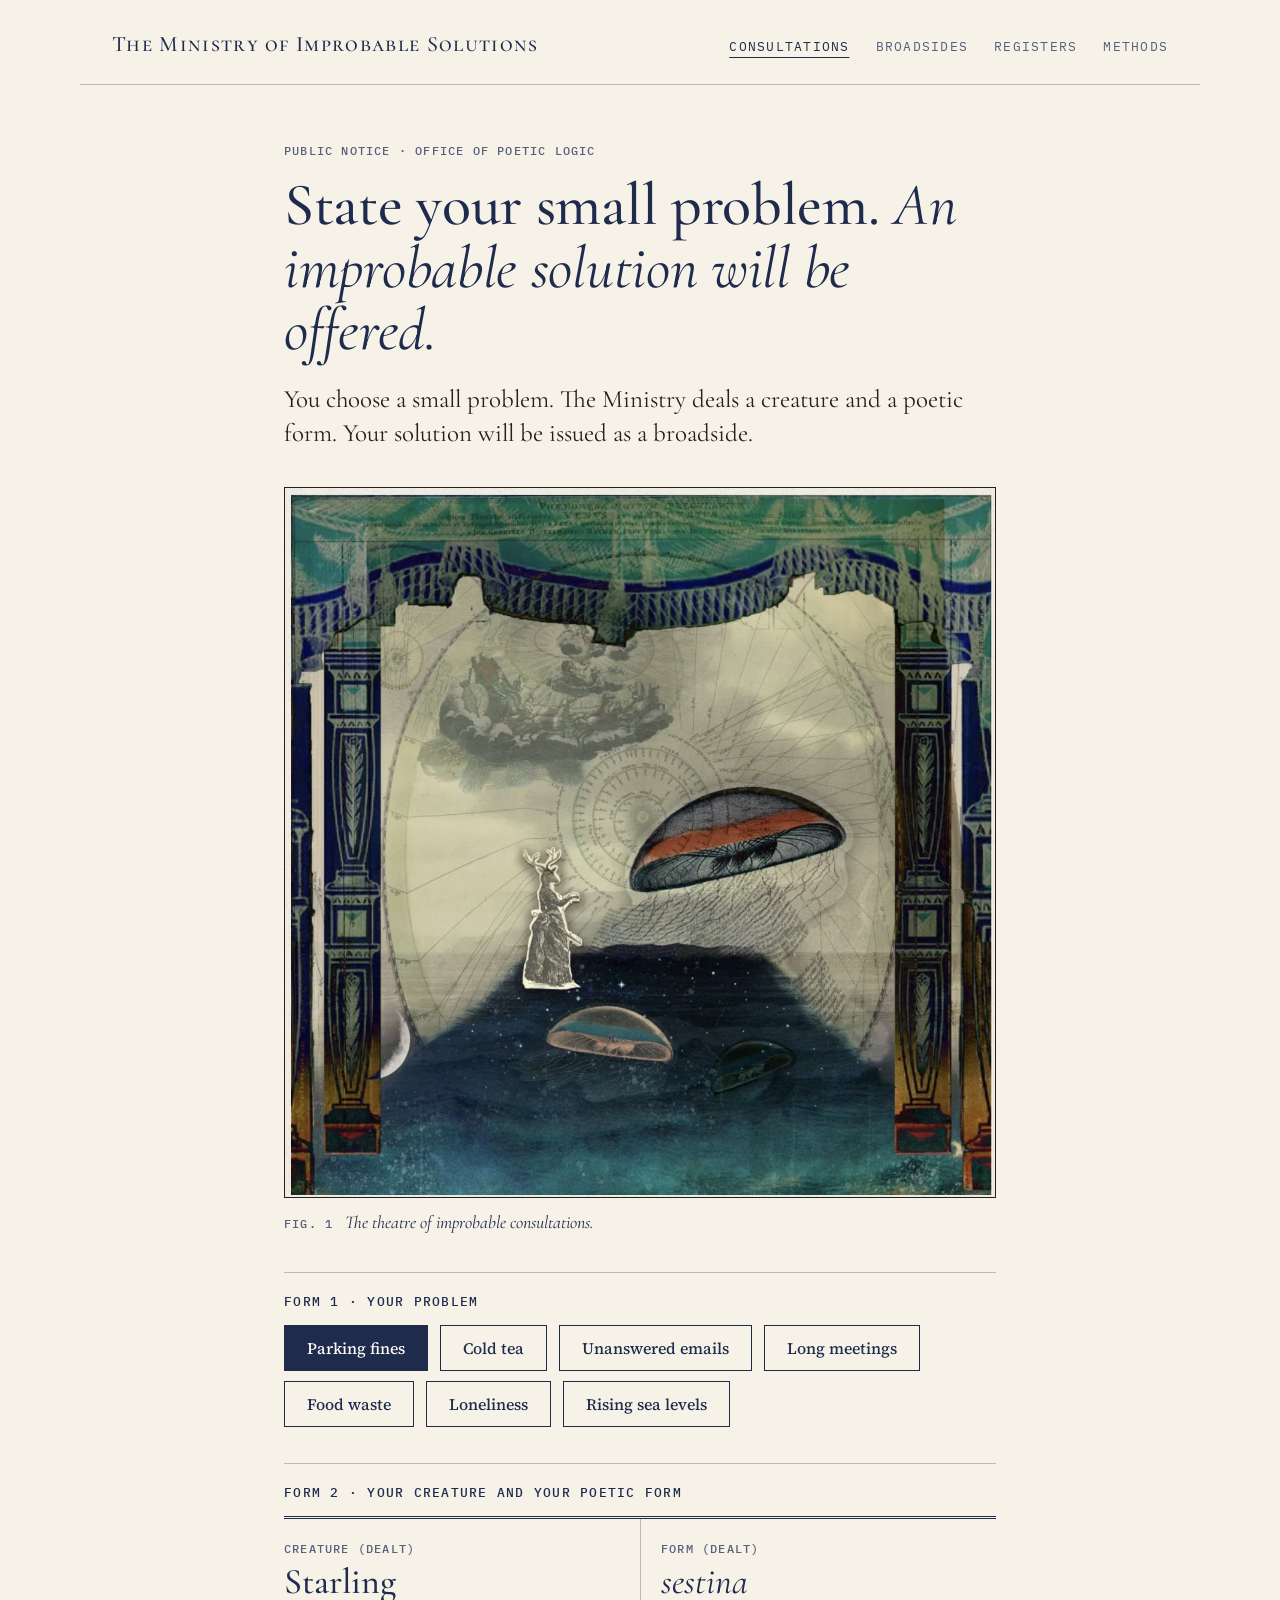
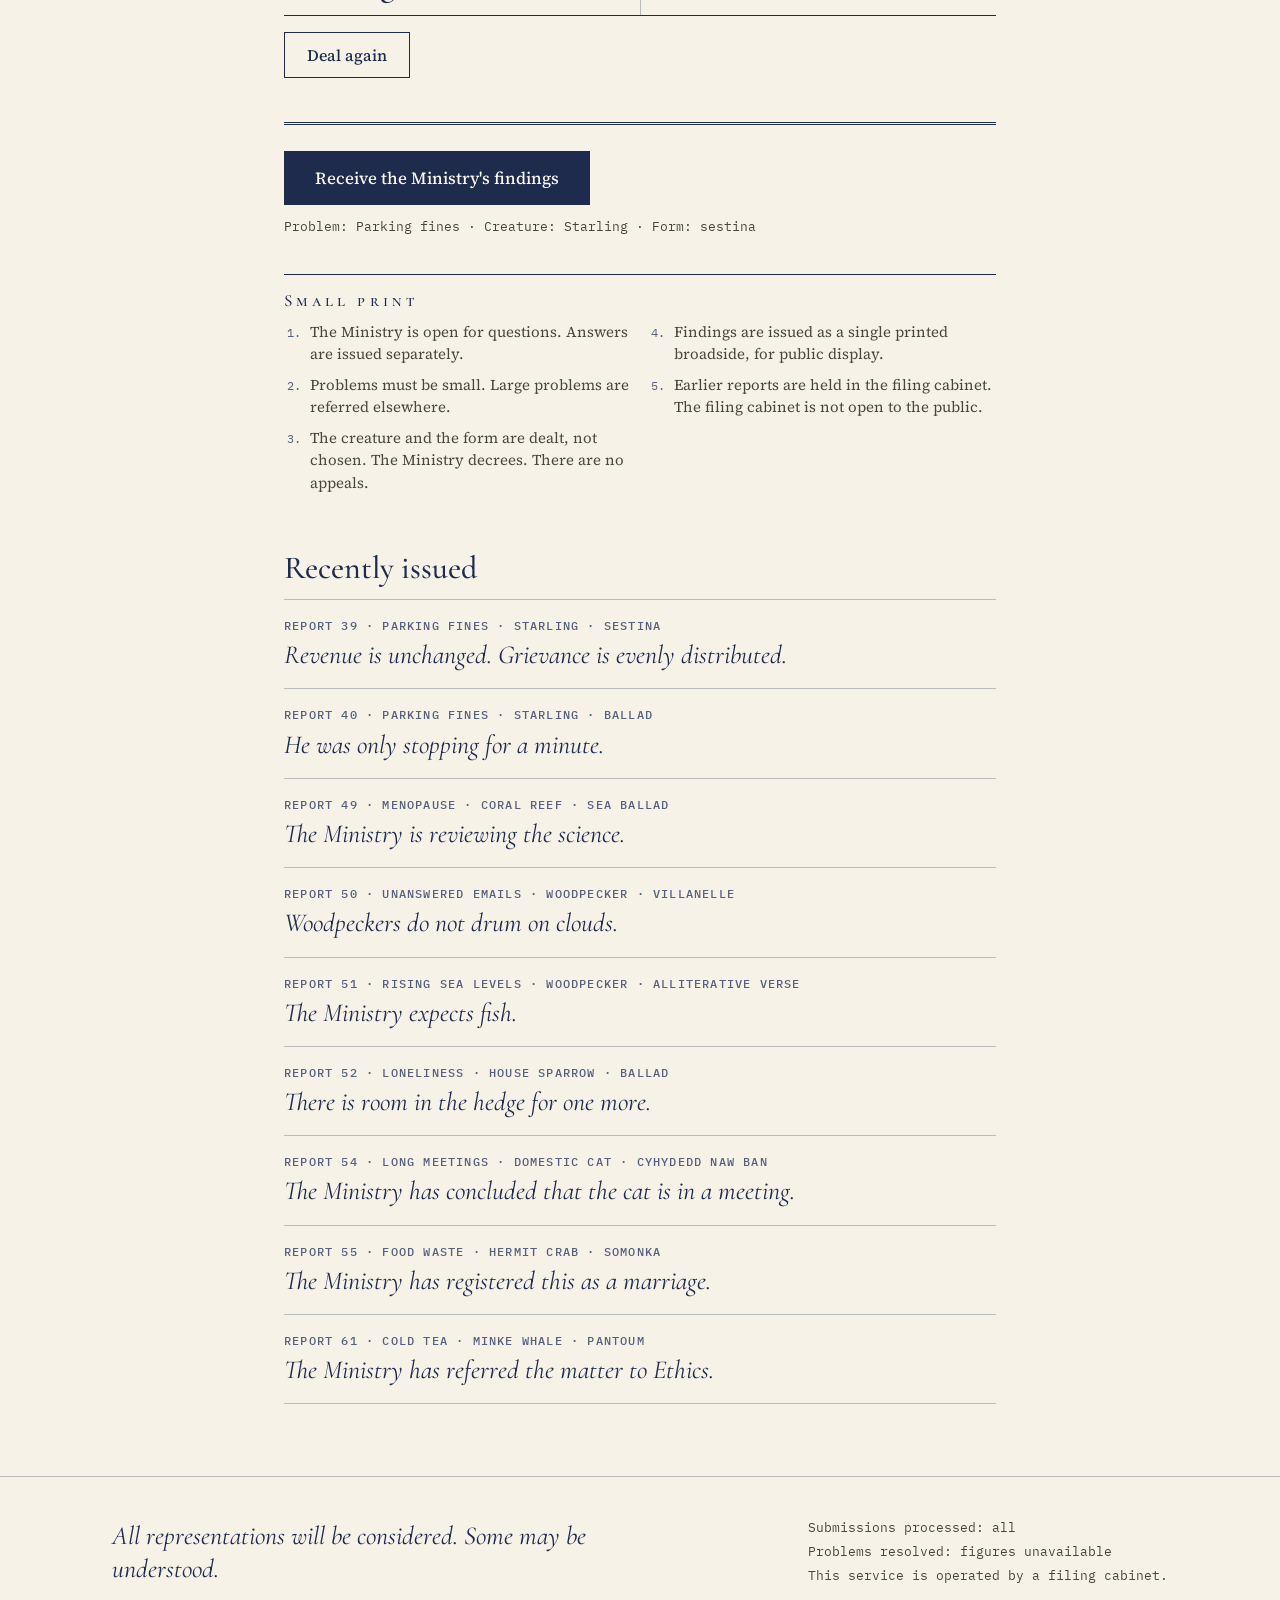
==== index.html @ cbd6d76c "Add files via upload" ====
<!doctype html>
<html lang="en">
<head>
<meta charset="utf-8">
<meta name="viewport" content="width=device-width, initial-scale=1">
<title>The Ministry of Improbable Solutions to Small Problems</title>
<meta name="description" content="State your small problem. A creature and a poetic form will be dealt. An improbable solution will be issued as a broadside.">
<link rel="preconnect" href="https://fonts.googleapis.com">
<link rel="preconnect" href="https://fonts.gstatic.com" crossorigin>
<link href="https://fonts.googleapis.com/css2?family=Cormorant+Garamond:ital,wght@0,400;0,500;0,600;1,400;1,500&family=Cormorant+SC:wght@500&family=Source+Serif+4:ital,opsz,wght@0,8..60,400;0,8..60,600;1,8..60,400&family=IBM+Plex+Mono:wght@400;500&display=swap" rel="stylesheet">
<link rel="stylesheet" href="styles.css">
</head>
<body>
<a class="skip-link" href="#main">Skip to the consultation</a>

<header class="site-header">
  <a class="site-name" href="index.html">The Ministry of Improbable Solutions</a>
  <nav class="site-nav" aria-label="Main">
    <a href="index.html" aria-current="page">Consultations</a>
    <a href="broadside.html">Broadsides</a>
    <a href="broadside.html#register">Registers</a>
    <a href="methods.html">Methods</a>
  </nav>
</header>

<main id="main" class="consult">

  <p class="label kicker">Public notice · Office of Poetic Logic</p>
  <h1 class="folio-title">State your small problem. <em>An improbable solution will be offered.</em></h1>
  <p class="standfirst">You choose a small problem. The Ministry deals a creature and a poetic form. Your solution will be issued as a broadside.</p>

  <figure class="plate consult-plate">
    <img src="images/theatre.jpg" width="1156" height="1154" alt="Collaged paper theatre: blue and green proscenium columns frame an astronomical chart, a deer-headed figure in a Victorian dress, and jellyfish drifting over a dark sea.">
    <figcaption><span class="label">Fig. 1</span> The theatre of improbable consultations.</figcaption>
  </figure>

  <div class="step">
    <h2 class="step-heading">Form 1 · Your problem</h2>
    <div class="row" id="problems">
      <button type="button" class="choice" aria-pressed="true">Parking fines</button>
      <button type="button" class="choice" aria-pressed="false">Cold tea</button>
      <button type="button" class="choice" aria-pressed="false">Unanswered emails</button>
      <button type="button" class="choice" aria-pressed="false">Long meetings</button>
      <button type="button" class="choice" aria-pressed="false">Food waste</button>
      <button type="button" class="choice" aria-pressed="false">Loneliness</button>
      <button type="button" class="choice" aria-pressed="false">Rising sea levels</button>
    </div>
  </div>

  <div class="step">
    <h2 class="step-heading">Form 2 · Your creature and your poetic form</h2>
    <div class="dealt" aria-live="polite">
      <div><span class="label">Creature (dealt)</span><span class="value" data-creature>Starling</span></div>
      <div><span class="label">Form (dealt)</span><span class="value form" data-form>sestina</span></div>
    </div>
    <button type="button" class="btn btn-outline" id="deal">Deal again</button>
    <p class="status deal-status" id="deal-status" role="status" hidden></p>
  </div>

  <div class="issue">
    <a class="cta" id="findings" href="broadside.html">Receive the Ministry's findings</a>
    <p class="summary">Problem: <span data-problem>Parking fines</span> · Creature: <span data-creature>Starling</span> · Form: <span data-form>sestina</span></p>
  </div>

  <section class="small-print" aria-labelledby="small-print-title">
    <h2 id="small-print-title">Small print</h2>
    <ol>
      <li>The Ministry is open for questions. Answers are issued separately.</li>
      <li>Problems must be small. Large problems are referred elsewhere.</li>
      <li>The creature and the form are dealt, not chosen. The Ministry decrees. There are no appeals.</li>
      <li>Findings are issued as a single printed broadside, for public display.</li>
      <li>Earlier reports are held in the filing cabinet. The filing cabinet is not open to the public.</li>
    </ol>
  </section>

  <section class="recent" aria-labelledby="issued-title">
    <h2 id="issued-title">Recently issued</h2>
    <ul class="issued-list">
      <li><a class="issued" href="broadside.html">
        <span class="label">Report 39 · Parking fines · Starling · Sestina</span>
        <span class="line">Revenue is unchanged. Grievance is evenly distributed.</span>
      </a></li>
      <li><a class="issued" href="report-40.html">
        <span class="label">Report 40 · Parking fines · Starling · Ballad</span>
        <span class="line">He was only stopping for a minute.</span>
      </a></li>
      <li><a class="issued" href="broadside.html">
        <span class="label">Report 49 · Menopause · Coral reef · Sea ballad</span>
        <span class="line">The Ministry is reviewing the science.</span>
      </a></li>
      <li><a class="issued" href="report-50.html">
        <span class="label">Report 50 · Unanswered emails · Woodpecker · Villanelle</span>
        <span class="line">Woodpeckers do not drum on clouds.</span>
      </a></li>
      <li><a class="issued" href="report-51.html">
        <span class="label">Report 51 · Rising sea levels · Woodpecker · Alliterative verse</span>
        <span class="line">The Ministry expects fish.</span>
      </a></li>
      <li><a class="issued" href="report-52.html">
        <span class="label">Report 52 · Loneliness · House sparrow · Ballad</span>
        <span class="line">There is room in the hedge for one more.</span>
      </a></li>
      <li><a class="issued" href="report-54.html">
        <span class="label">Report 54 · Long meetings · Domestic cat · Cyhydedd naw ban</span>
        <span class="line">The Ministry has concluded that the cat is in a meeting.</span>
      </a></li>
      <li><a class="issued" href="report-55.html">
        <span class="label">Report 55 · Food waste · Hermit crab · Somonka</span>
        <span class="line">The Ministry has registered this as a marriage.</span>
      </a></li>
      <li><a class="issued" href="report-61.html">
        <span class="label">Report 61 · Cold tea · Minke whale · Pantoum</span>
        <span class="line">The Ministry has referred the matter to Ethics.</span>
      </a></li>
    </ul>
  </section>
</main>

<footer class="site-footer">
  <div class="site-footer-inner">
    <p class="motto">All representations will be considered. Some may be understood.</p>
    <div class="footer-status">
      <span>Submissions processed: all</span>
      <span>Problems resolved: figures unavailable</span>
      <span>This service is operated by a filing cabinet.</span>
    </div>
  </div>
</footer>

<script src="script.js"></script>
</body>
</html>
---- styles.css ----
/* The Ministry of Improbable Solutions to Small Problems — shared styles
   Palette sampled from the collages: one paper, one ink, one indigo, one red.
   Red is reserved for the Ministry's decrees. */

:root {
  --paper: #f6f2e7;        /* the ground of "A Machine to Create Light" */
  --paper-sheet: #fbf9f3;  /* freshly printed broadside */
  --paper-deep: #ece6d6;   /* registers and panels */
  --ink: #23211d;
  --ink-soft: #4a463e;
  --indigo: #1f2b4d;       /* shared by the butterfly, the octahedra and the theatre */
  --indigo-soft: #56607d;
  --rule: rgba(31, 43, 77, 0.28);
  --red: #9b3a22;          /* decrees only */

  --display: 'Cormorant Garamond', 'Cormorant', Garamond, Georgia, serif;
  --display-sc: 'Cormorant SC', 'Cormorant Garamond', Georgia, serif;
  --text: 'Source Serif 4', 'Source Serif Pro', Georgia, serif;
  --mono: 'IBM Plex Mono', ui-monospace, Menlo, monospace;

  --measure: 38rem;        /* about 65 characters of body text */
}

* { box-sizing: border-box; }

html { -webkit-text-size-adjust: 100%; }

body {
  margin: 0;
  background: var(--paper);
  color: var(--ink);
  font-family: var(--text);
  font-size: 19px;
  line-height: 1.6;
  font-optical-sizing: auto;
  text-rendering: optimizeLegibility;
}

img { display: block; max-width: 100%; height: auto; }

a { color: var(--indigo); text-decoration-thickness: 1px; text-underline-offset: 0.18em; }
a:hover { color: var(--red); }

button:focus-visible,
a:focus-visible,
input:focus-visible,
textarea:focus-visible {
  outline: 2px solid var(--red);
  outline-offset: 3px;
}

[hidden] { display: none !important; }

.skip-link { position: absolute; left: -9999px; }
.skip-link:focus {
  left: 12px; top: 12px; z-index: 10;
  padding: 10px 14px;
  background: var(--indigo); color: var(--paper);
}

/* Shared small type */

.label,
.mono-note {
  font-family: var(--mono);
  font-size: 12px;
  font-weight: 500;
  letter-spacing: 0.1em;
  text-transform: uppercase;
  color: var(--indigo-soft);
}

/* Header and footer */

.site-header {
  max-width: 1120px;
  margin: 0 auto;
  padding: 26px 32px 18px;
  display: flex;
  flex-wrap: wrap;
  gap: 10px 36px;
  align-items: baseline;
  justify-content: space-between;
  border-bottom: 1px solid var(--rule);
}
.site-name {
  font-family: var(--display-sc);
  font-weight: 500;
  font-size: 22px;
  letter-spacing: 0.06em;
  color: var(--indigo);
  text-decoration: none;
}
.site-name:hover { color: var(--indigo); }
.site-nav {
  display: flex;
  flex-wrap: wrap;
  gap: 2px 26px;
  font-family: var(--mono);
  font-size: 12.5px;
  letter-spacing: 0.1em;
  text-transform: uppercase;
}
.site-nav a { padding: 10px 0; text-decoration: none; color: var(--indigo-soft); }
.site-nav a:hover { color: var(--indigo); }
.site-nav a[aria-current="page"] {
  color: var(--indigo);
  text-decoration: underline;
  text-underline-offset: 0.5em;
}

.site-footer { border-top: 1px solid var(--rule); margin-top: 32px; }
.site-footer-inner {
  max-width: 1120px;
  margin: 0 auto;
  padding: 40px 32px 56px;
  display: flex;
  flex-wrap: wrap;
  gap: 24px 64px;
  justify-content: space-between;
  align-items: flex-end;
}
.motto {
  margin: 0;
  font-family: var(--display);
  font-style: italic;
  font-size: 26px;
  line-height: 1.25;
  color: var(--indigo);
  max-width: 19em;
}
.footer-status {
  display: flex;
  flex-direction: column;
  gap: 4px;
  font-family: var(--mono);
  font-size: 12.5px;
  color: var(--ink-soft);
}

/* Page titles (consultation and Methods) */



.kicker { margin: 0 0 14px; }
.folio-title {
  margin: 0;
  font-family: var(--display);
  font-weight: 500;
  font-size: clamp(38px, 5.4vw, 60px);
  line-height: 1.04;
  letter-spacing: -0.005em;
  color: var(--indigo);
}
.folio-title em { font-weight: 400; }
.main .standfirst,
.consult .standfirst {
  margin: 22px 0 0;
  font-family: var(--display);
  font-size: 25px;
  line-height: 1.35;
  color: var(--ink);
}



figure.plate { margin: 0; }
figure.plate img { border: 1px solid var(--ink); }

/* Consultation forms */

.step {
  border-top: 1px solid var(--rule);
  padding-top: 18px;
}
.main .step-heading {
  margin: 0 0 14px;
  font-family: var(--mono);
  font-weight: 500;
  font-size: 12.5px;
  letter-spacing: 0.1em;
  text-transform: uppercase;
  color: var(--indigo);
}
.row {
  display: flex;
  flex-wrap: wrap;
  gap: 10px 12px;
  align-items: center;
}

.btn,
.choice,
.cta {
  min-height: 46px;
  padding: 0 22px;
  border-radius: 0;
  border: 1px solid var(--indigo);
  font: 500 16px/1 var(--text);
  cursor: pointer;
}
.btn { background: var(--indigo); color: var(--paper-sheet); }
.btn:hover { background: var(--ink); border-color: var(--ink); }
.btn-outline { background: transparent; color: var(--indigo); }
.btn-outline:hover { background: var(--paper-deep); color: var(--indigo); border-color: var(--indigo); }
.choice { background: transparent; color: var(--indigo); }
.choice:hover { background: var(--paper-deep); }
.choice[aria-pressed="true"] { background: var(--indigo); color: var(--paper-sheet); }

.dealt {
  display: grid;
  grid-template-columns: 1fr 1fr;
  border-top: 3px double var(--indigo);
  border-bottom: 1px solid var(--indigo);
  margin-bottom: 16px;
}
.dealt > div { padding: 12px 0 14px; }
.dealt > div + div { border-left: 1px solid var(--rule); padding-left: 20px; }
.dealt .value {
  display: block;
  font-family: var(--display);
  font-weight: 500;
  font-size: 36px;
  line-height: 1.1;
  color: var(--indigo);
}
.dealt .value.form { font-style: italic; font-weight: 400; }

.issue {
  margin-top: 8px;
  padding: 26px 0 0;
  border-top: 3px double var(--indigo);
}
.cta {
  display: inline-flex;
  align-items: center;
  min-height: 54px;
  padding: 0 30px;
  font-size: 17px;
  background: var(--indigo);
  color: var(--paper-sheet);
  text-decoration: none;
}
.cta:hover { background: var(--ink); color: var(--paper-sheet); }
.summary { margin: 12px 0 0 !important; font-family: var(--mono); font-size: 13px; color: var(--ink-soft); }

/* Recently issued */

.issued-list { list-style: none; margin: 0; padding: 0; }
.issued-list li { border-top: 1px solid var(--rule); }
.issued-list li:last-child { border-bottom: 1px solid var(--rule); }
.issued {
  display: block;
  padding: 16px 0 18px;
  text-decoration: none;
  color: var(--ink);
}
.issued .label { display: block; }
.issued .line {
  display: block;
  margin-top: 4px;
  font-family: var(--display);
  font-style: italic;
  font-size: 26px;
  line-height: 1.2;
  color: var(--indigo);
}
.issued:hover .line { color: var(--red); }

/* Methods: numbered procedure */

.procedure { counter-reset: step; list-style: none; margin: 0; padding: 0; }
.procedure > li {
  counter-increment: step;
  position: relative;
  padding: 0 0 0 52px;
  margin: 0 0 22px;
}
.procedure > li::before {
  content: counter(step, upper-roman) ".";
  position: absolute;
  left: 0;
  top: -2px;
  font-family: var(--display);
  font-weight: 500;
  font-size: 24px;
  color: var(--red);
}
.procedure strong { font-weight: 600; color: var(--indigo); }

.principle {
  margin: 0 0 1em;
  padding: 18px 0;
  border-top: 1px solid var(--indigo);
  border-bottom: 1px solid var(--indigo);
  font-family: var(--display);
  font-style: italic;
  font-size: 30px;
  line-height: 1.25;
  color: var(--indigo);
}

/* The dark plate: one per page at most */
.plate-dark img { border: 0; width: 100%; max-width: min(100%, 460px); margin: 0 auto; }
.plate-dark figcaption { text-align: center; }

/* =========================================================
   The broadside: a single printed sheet, no marginalia.
   ========================================================= */

.page {
  padding: 48px 20px 40px;
  display: flex;
  flex-direction: column;
  gap: 48px;
  align-items: center;
}

.sheet {
  width: 100%;
  max-width: 760px;
  background: var(--paper-sheet);
  border: 1px solid rgba(31, 43, 77, 0.18);
  box-shadow: 0 1px 0 rgba(31, 43, 77, 0.06), 0 22px 48px -28px rgba(31, 43, 77, 0.45);
  padding: clamp(24px, 6vw, 64px);
  display: flex;
  flex-direction: column;
  gap: 28px;
}

.masthead {
  text-align: center;
  border-bottom: 3px double var(--indigo);
  padding-bottom: 20px;
  display: flex;
  flex-direction: column;
  gap: 8px;
}
.masthead-order {
  font-family: var(--display-sc);
  font-weight: 500;
  font-size: 18px;
  letter-spacing: 0.32em;
  color: var(--red);
}
.masthead-name {
  font-family: var(--display);
  font-weight: 500;
  font-size: clamp(30px, 5.2vw, 48px);
  line-height: 1.04;
  color: var(--indigo);
}
.masthead-ref {
  font-family: var(--mono);
  font-size: 12px;
  letter-spacing: 0.1em;
  text-transform: uppercase;
  color: var(--indigo-soft);
}

.sheet-title {
  margin: 0;
  text-align: center;
  font-family: var(--display);
  font-style: italic;
  font-weight: 400;
  font-size: clamp(26px, 3.8vw, 36px);
  line-height: 1.2;
  color: var(--ink);
  text-wrap: balance;
}

.sheet figure.plate figcaption {
  margin-top: 8px;
  font-family: var(--mono);
  font-size: 12px;
  color: var(--ink-soft);
  text-align: center;
}

.particulars {
  margin: 0;
  display: grid;
  grid-template-columns: repeat(3, 1fr);
  border-top: 1px solid var(--indigo);
  border-bottom: 1px solid var(--indigo);
}
.particulars > div { padding: 12px 0; text-align: center; }
.particulars > div + div { border-left: 1px solid var(--rule); }
.particulars dt {
  font-family: var(--mono);
  font-size: 11.5px;
  letter-spacing: 0.1em;
  text-transform: uppercase;
  color: var(--indigo-soft);
}
.particulars dd {
  margin: 2px 0 0;
  font-family: var(--display);
  font-weight: 500;
  font-size: 24px;
  line-height: 1.15;
  color: var(--indigo);
}

.report {
  max-width: 34em;
  margin: 0 auto;
  font-size: 19px;
  line-height: 1.65;
}
.report p { margin: 0 0 1em; hyphens: manual; }
.report p:last-child { margin-bottom: 0; }
.report:not(.headed) > p:first-child::first-letter {
  float: left;
  font-family: var(--display);
  font-weight: 500;
  font-size: 3.4em;
  line-height: 0.82;
  padding: 0.08em 0.08em 0 0;
  color: var(--indigo);
}
.report .head {
  font-family: var(--display-sc);
  font-weight: 500;
  font-size: 1.12em;
  letter-spacing: 0.04em;
  color: var(--red);
}

.signage {
  text-align: center;
  border-top: 3px double var(--indigo);
  padding-top: 24px;
}
.signage-label {
  font-family: var(--display-sc);
  font-weight: 500;
  font-size: 17px;
  letter-spacing: 0.32em;
  color: var(--red);
  margin-bottom: 10px;
}
.signage p {
  margin: 0;
  font-family: var(--display);
  font-style: italic;
  font-size: clamp(25px, 3.8vw, 34px);
  line-height: 1.3;
  color: var(--indigo);
}
.credit {
  margin: 0;
  font-family: var(--mono);
  font-size: 12px;
  color: var(--ink-soft);
  text-align: center;
}

/* Registers, stacked under the sheet */

.column {
  width: 100%;
  max-width: 760px;
  display: flex;
  flex-direction: column;
  gap: 20px;
}
.register {
  background: var(--paper-deep);
  border-top: 3px double var(--indigo);
  padding: 26px 28px 28px;
  display: flex;
  flex-direction: column;
  gap: 12px;
}
.register.referred { border-top: 3px solid var(--red); }
.register h2,
.register legend {
  margin: 0;
  padding: 0;
  font-family: var(--display);
  font-weight: 500;
  font-size: 30px;
  line-height: 1.1;
  color: var(--indigo);
}
.register fieldset { margin: 0; padding: 0; border: 0; display: flex; flex-direction: column; gap: 2px; }
.register legend { margin-bottom: 10px; }
.register .btn { align-self: flex-start; }
.option { display: flex; gap: 12px; align-items: center; min-height: 42px; font-size: 17px; }
.option input { width: 20px; height: 20px; flex: none; accent-color: var(--indigo); }
.field-label { font-weight: 600; font-size: 17px; }
.help { margin: 0; font-size: 16px; color: var(--ink-soft); }
.small { margin: 0; font-size: 15px; color: var(--ink-soft); }
.referral {
  margin: 0;
  font-family: var(--mono);
  font-size: 12px;
  letter-spacing: 0.1em;
  text-transform: uppercase;
  color: var(--red);
}
.status {
  margin: 0;
  font-family: var(--display);
  font-style: italic;
  font-size: 22px;
  color: var(--indigo);
}
textarea,
input[type="text"] {
  width: 100%;
  padding: 12px;
  font: 400 17px var(--text);
  color: var(--ink);
  background: var(--paper-sheet);
  border: 1px solid var(--indigo);
  border-radius: 0;
}
input[type="text"] { flex: 1 1 260px; min-width: 0; min-height: 46px; padding: 0 12px; }


/* =========================================================
   Consultation (home): one centred column, same width as a broadside
   ========================================================= */

.consult {
  max-width: 760px;
  margin: 0 auto;
  padding: 56px 24px 40px;
  display: flex;
  flex-direction: column;
  gap: 36px;
}
.consult .kicker { margin: 0 0 -22px; }
.consult .standfirst { margin-top: -14px; }
.consult .step-heading {
  margin: 0 0 14px;
  font-family: var(--mono);
  font-weight: 500;
  font-size: 12.5px;
  letter-spacing: 0.1em;
  text-transform: uppercase;
  color: var(--indigo);
}
.consult-plate { margin: 0; }
.consult-plate figcaption {
  margin-top: 10px;
  font-family: var(--display);
  font-style: italic;
  font-size: 18px;
  color: var(--indigo);
}
.consult-plate figcaption .label { font-style: normal; margin-right: 8px; }
.consult .issue .summary { margin-top: 12px; }
.consult section > p:last-child, .consult .procedure > li:last-child { margin-bottom: 0; }
.consult h2:not(.step-heading) {
  margin: 0 0 12px;
  font-family: var(--display);
  font-weight: 500;
  font-size: 32px;
  line-height: 1.15;
  color: var(--indigo);
}

/* Small print: the Ministry's terms, set small but legible */
.small-print {
  border-top: 1px solid var(--indigo);
  padding-top: 16px;
}
.consult .small-print h2 {
  margin: 0 0 10px;
  font-family: var(--display-sc);
  font-weight: 500;
  font-size: 17px;
  letter-spacing: 0.24em;
  color: var(--indigo);
}
.small-print ol {
  margin: 0;
  padding: 0 0 0 1.6em;
  columns: 2 280px;
  column-gap: 40px;
  font-size: 15px;
  line-height: 1.5;
  color: var(--ink-soft);
}
.small-print li { margin: 0 0 8px; break-inside: avoid; padding-left: 2px; }
.small-print li::marker { font-family: var(--mono); font-size: 12px; color: var(--indigo-soft); }
.recent { margin-top: 20px; }

/* =========================================================
   Narrow screens
   ========================================================= */

@media (max-width: 560px) {
  body { font-size: 18px; }
  .site-header { padding: 16px 18px 12px; }
  .site-nav { gap: 0 18px; }
  .page { padding: 18px 10px 32px; gap: 32px; }
  .sheet { gap: 22px; }
  .particulars { grid-template-columns: 1fr; }
  .particulars > div { display: flex; justify-content: space-between; align-items: baseline; text-align: left; padding: 8px 0; }
  .particulars > div + div { border-left: 0; border-top: 1px solid var(--rule); }
  .particulars dd { font-size: 21px; margin: 0; }
  .report { font-size: 18px; }
  .register { padding: 20px 16px; }
  .register .btn { align-self: stretch; }
  .dealt .value { font-size: 30px; }
  .main .standfirst, .consult .standfirst { font-size: 22px; }
  .consult { padding: 32px 18px 28px; gap: 30px; }
  .procedure > li { padding-left: 40px; }
  .principle { font-size: 25px; }
  .site-footer-inner { padding: 28px 18px 40px; }
}

/* Shown when "Deal again" can only deal the same written solution */
.deal-status { margin-top: 12px; font-size: 19px; }
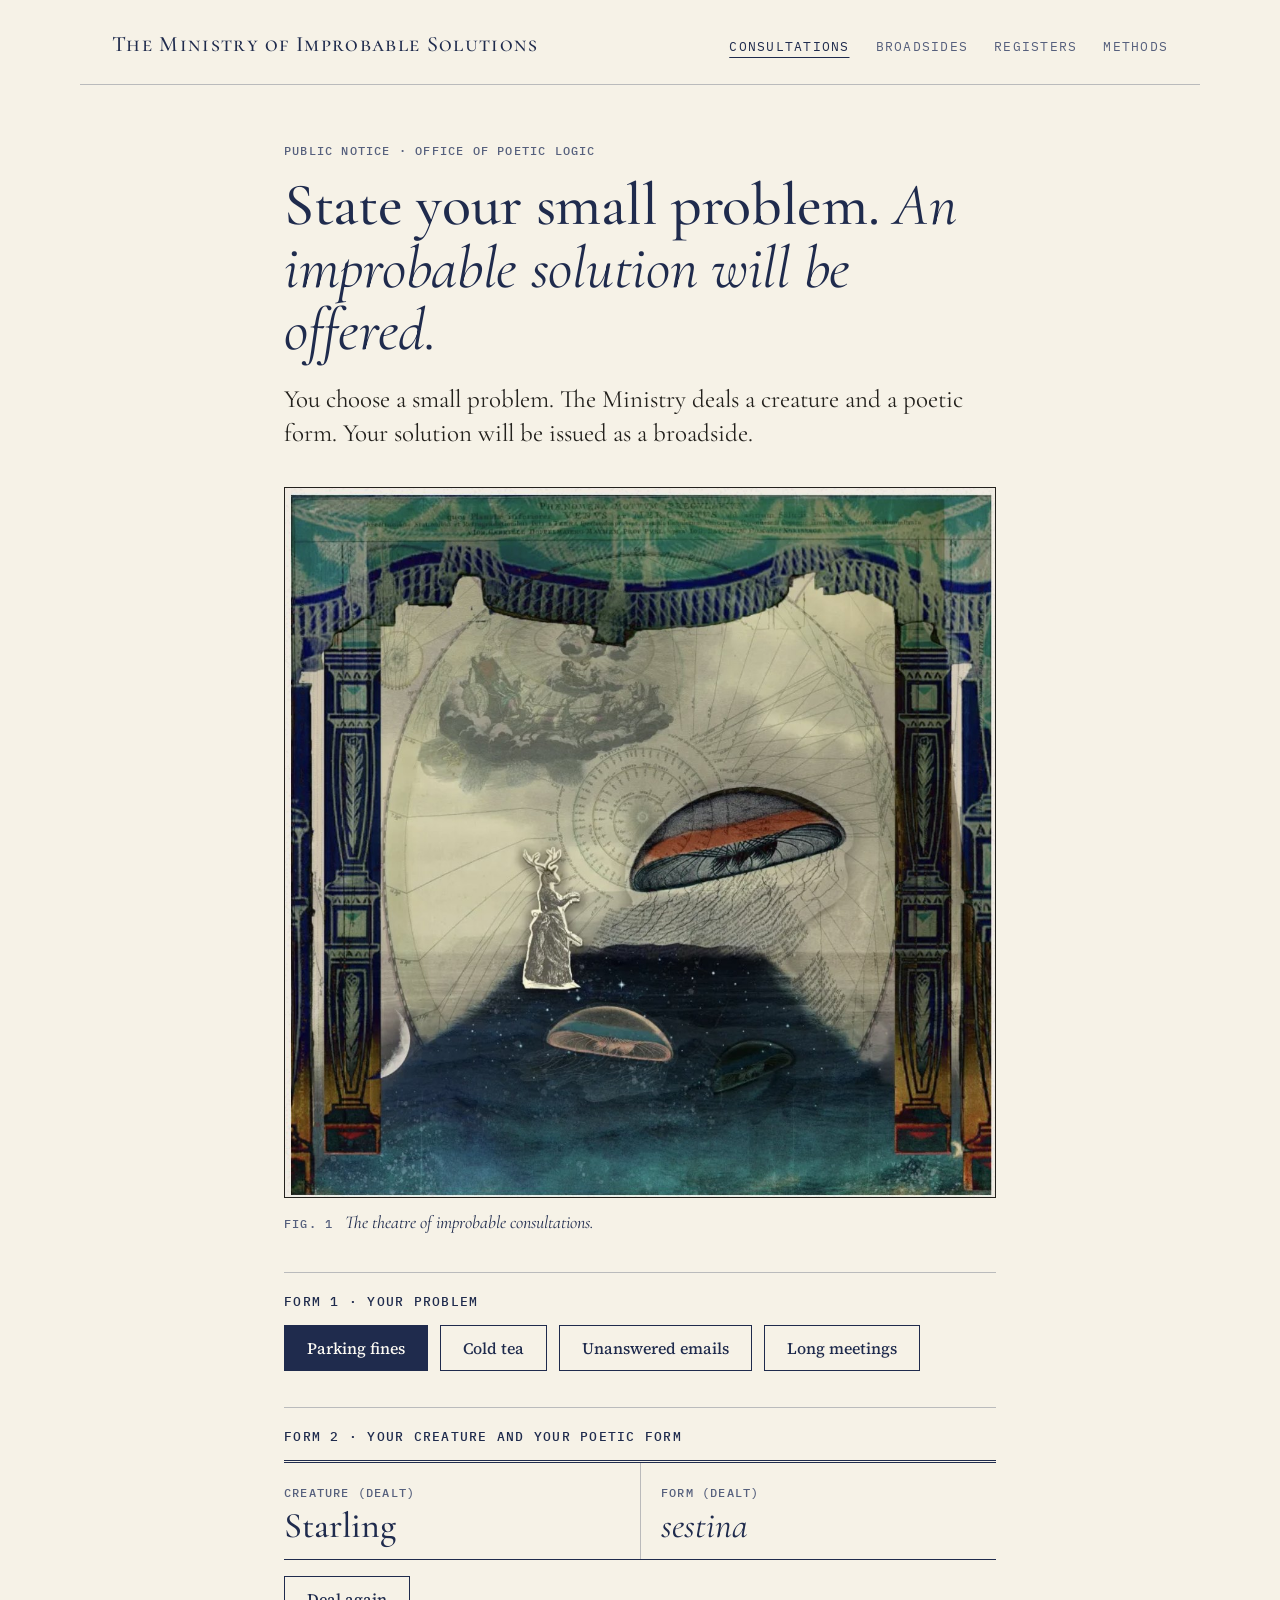
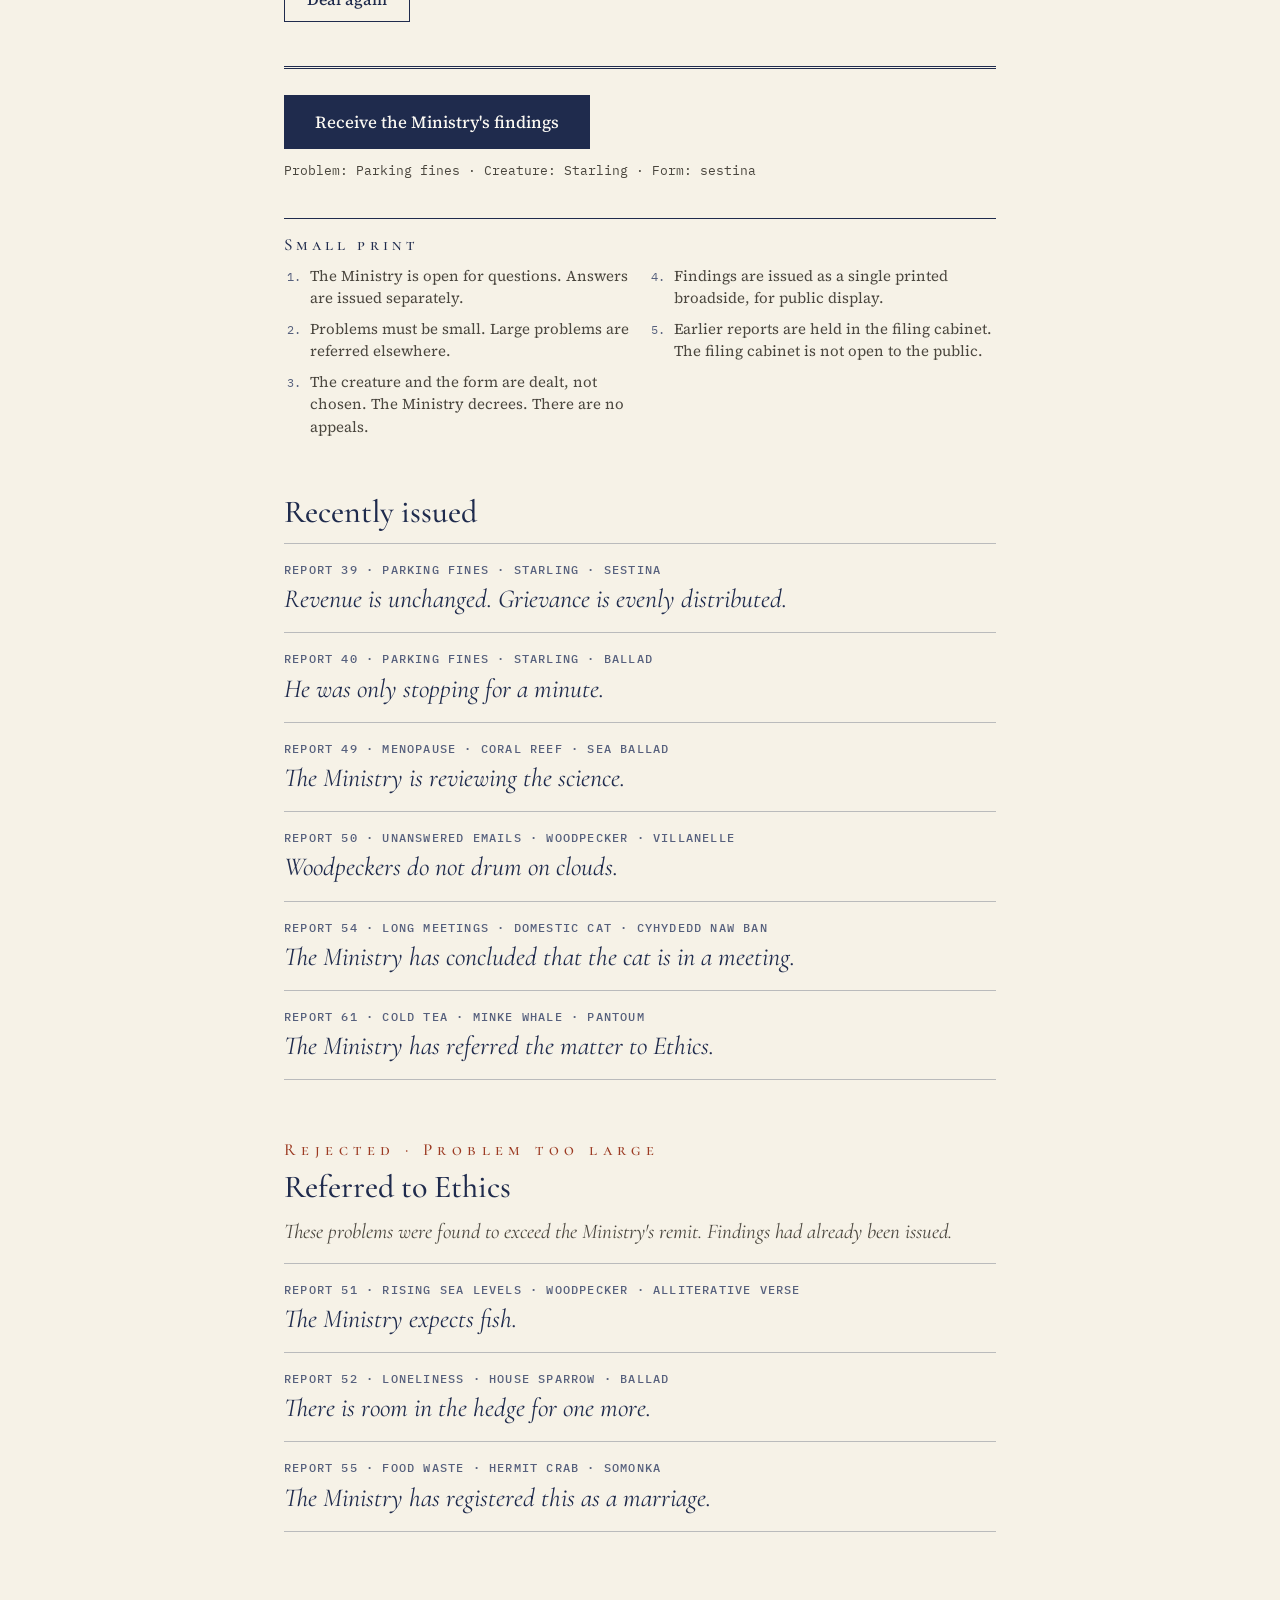
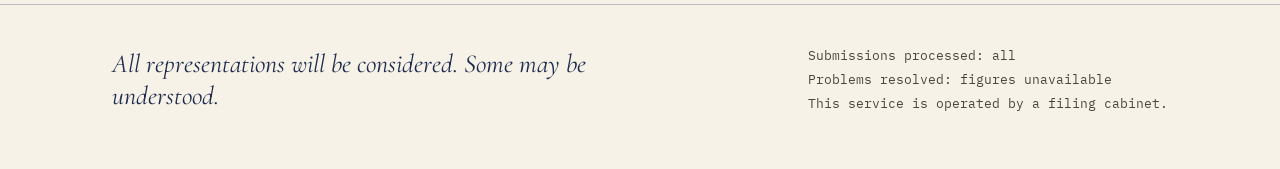
==== commit 523d31b0: "Add files via upload" ====
--- a/index.html
+++ b/index.html
@@ -41,9 +41,6 @@
       <button type="button" class="choice" aria-pressed="false">Cold tea</button>
       <button type="button" class="choice" aria-pressed="false">Unanswered emails</button>
       <button type="button" class="choice" aria-pressed="false">Long meetings</button>
-      <button type="button" class="choice" aria-pressed="false">Food waste</button>
-      <button type="button" class="choice" aria-pressed="false">Loneliness</button>
-      <button type="button" class="choice" aria-pressed="false">Rising sea levels</button>
     </div>
   </div>
 
@@ -92,6 +89,22 @@
         <span class="label">Report 50 · Unanswered emails · Woodpecker · Villanelle</span>
         <span class="line">Woodpeckers do not drum on clouds.</span>
       </a></li>
+      <li><a class="issued" href="report-54.html">
+        <span class="label">Report 54 · Long meetings · Domestic cat · Cyhydedd naw ban</span>
+        <span class="line">The Ministry has concluded that the cat is in a meeting.</span>
+      </a></li>
+      <li><a class="issued" href="report-61.html">
+        <span class="label">Report 61 · Cold tea · Minke whale · Pantoum</span>
+        <span class="line">The Ministry has referred the matter to Ethics.</span>
+      </a></li>
+    </ul>
+  </section>
+
+  <section class="ethics" aria-labelledby="ethics-title">
+    <p class="ethics-stamp">Rejected · Problem too large</p>
+    <h2 id="ethics-title">Referred to Ethics</h2>
+    <p class="ethics-note">These problems were found to exceed the Ministry's remit. Findings had already been issued.</p>
+    <ul class="issued-list">
       <li><a class="issued" href="report-51.html">
         <span class="label">Report 51 · Rising sea levels · Woodpecker · Alliterative verse</span>
         <span class="line">The Ministry expects fish.</span>
@@ -100,17 +113,9 @@
         <span class="label">Report 52 · Loneliness · House sparrow · Ballad</span>
         <span class="line">There is room in the hedge for one more.</span>
       </a></li>
-      <li><a class="issued" href="report-54.html">
-        <span class="label">Report 54 · Long meetings · Domestic cat · Cyhydedd naw ban</span>
-        <span class="line">The Ministry has concluded that the cat is in a meeting.</span>
-      </a></li>
       <li><a class="issued" href="report-55.html">
         <span class="label">Report 55 · Food waste · Hermit crab · Somonka</span>
         <span class="line">The Ministry has registered this as a marriage.</span>
-      </a></li>
-      <li><a class="issued" href="report-61.html">
-        <span class="label">Report 61 · Cold tea · Minke whale · Pantoum</span>
-        <span class="line">The Ministry has referred the matter to Ethics.</span>
       </a></li>
     </ul>
   </section>
--- a/styles.css
+++ b/styles.css
@@ -617,3 +617,22 @@
 
 /* Shown when "Deal again" can only deal the same written solution */
 .deal-status { margin-top: 12px; font-size: 19px; }
+
+/* Ethics: large problems, rejected after the findings were issued */
+.ethics { margin-top: 20px; }
+.ethics-stamp {
+  margin: 0 0 6px;
+  font-family: var(--display-sc);
+  font-weight: 500;
+  font-size: 17px;
+  letter-spacing: 0.32em;
+  color: var(--red);
+}
+.ethics-note {
+  margin: 0 0 16px;
+  font-family: var(--display);
+  font-style: italic;
+  font-size: 21px;
+  line-height: 1.35;
+  color: var(--ink-soft);
+}
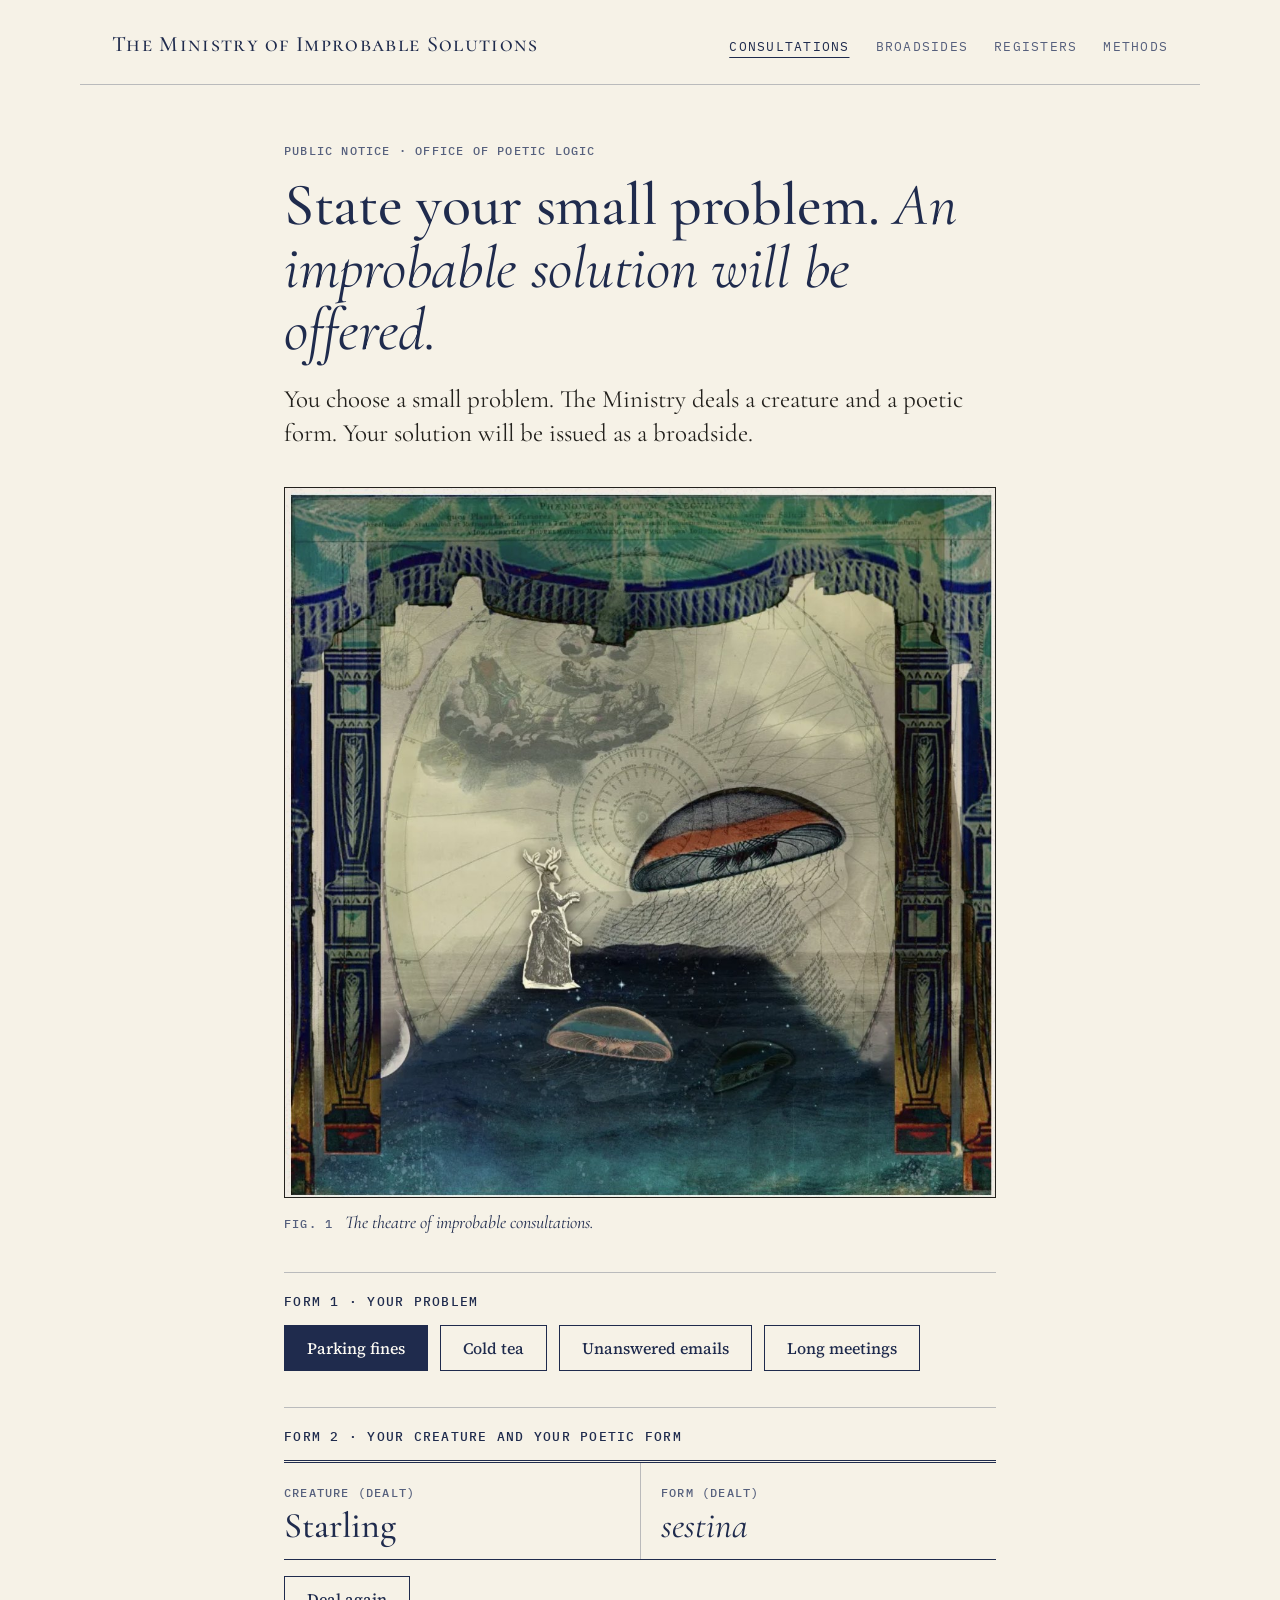
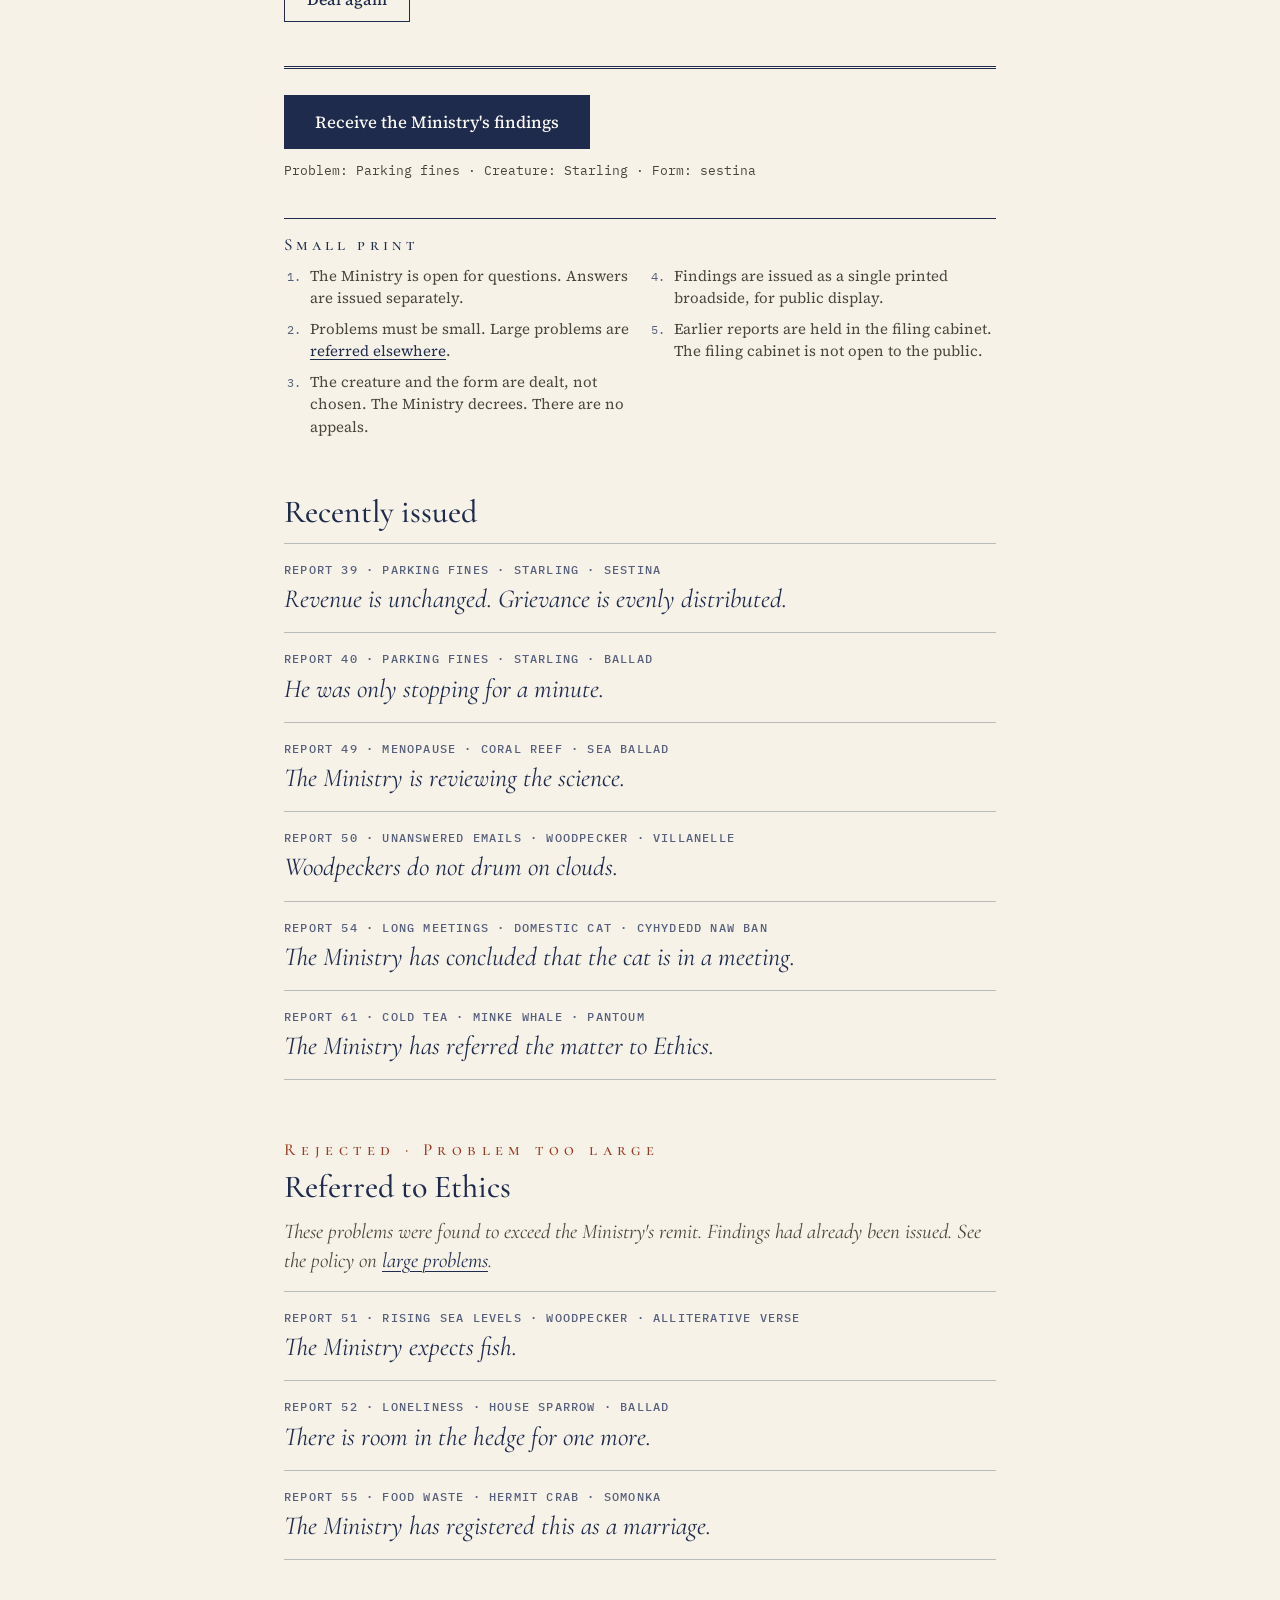
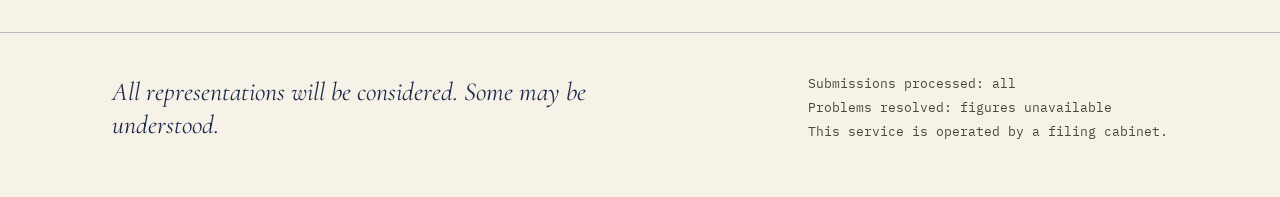
==== commit a5179ea7: "Add files via upload" ====
--- a/index.html
+++ b/index.html
@@ -63,7 +63,7 @@
     <h2 id="small-print-title">Small print</h2>
     <ol>
       <li>The Ministry is open for questions. Answers are issued separately.</li>
-      <li>Problems must be small. Large problems are referred elsewhere.</li>
+      <li>Problems must be small. Large problems are <a href="large-problems.html">referred elsewhere</a>.</li>
       <li>The creature and the form are dealt, not chosen. The Ministry decrees. There are no appeals.</li>
       <li>Findings are issued as a single printed broadside, for public display.</li>
       <li>Earlier reports are held in the filing cabinet. The filing cabinet is not open to the public.</li>
@@ -103,7 +103,7 @@
   <section class="ethics" aria-labelledby="ethics-title">
     <p class="ethics-stamp">Rejected · Problem too large</p>
     <h2 id="ethics-title">Referred to Ethics</h2>
-    <p class="ethics-note">These problems were found to exceed the Ministry's remit. Findings had already been issued.</p>
+    <p class="ethics-note">These problems were found to exceed the Ministry's remit. Findings had already been issued. See the policy on <a href="large-problems.html">large problems</a>.</p>
     <ul class="issued-list">
       <li><a class="issued" href="report-51.html">
         <span class="label">Report 51 · Rising sea levels · Woodpecker · Alliterative verse</span>
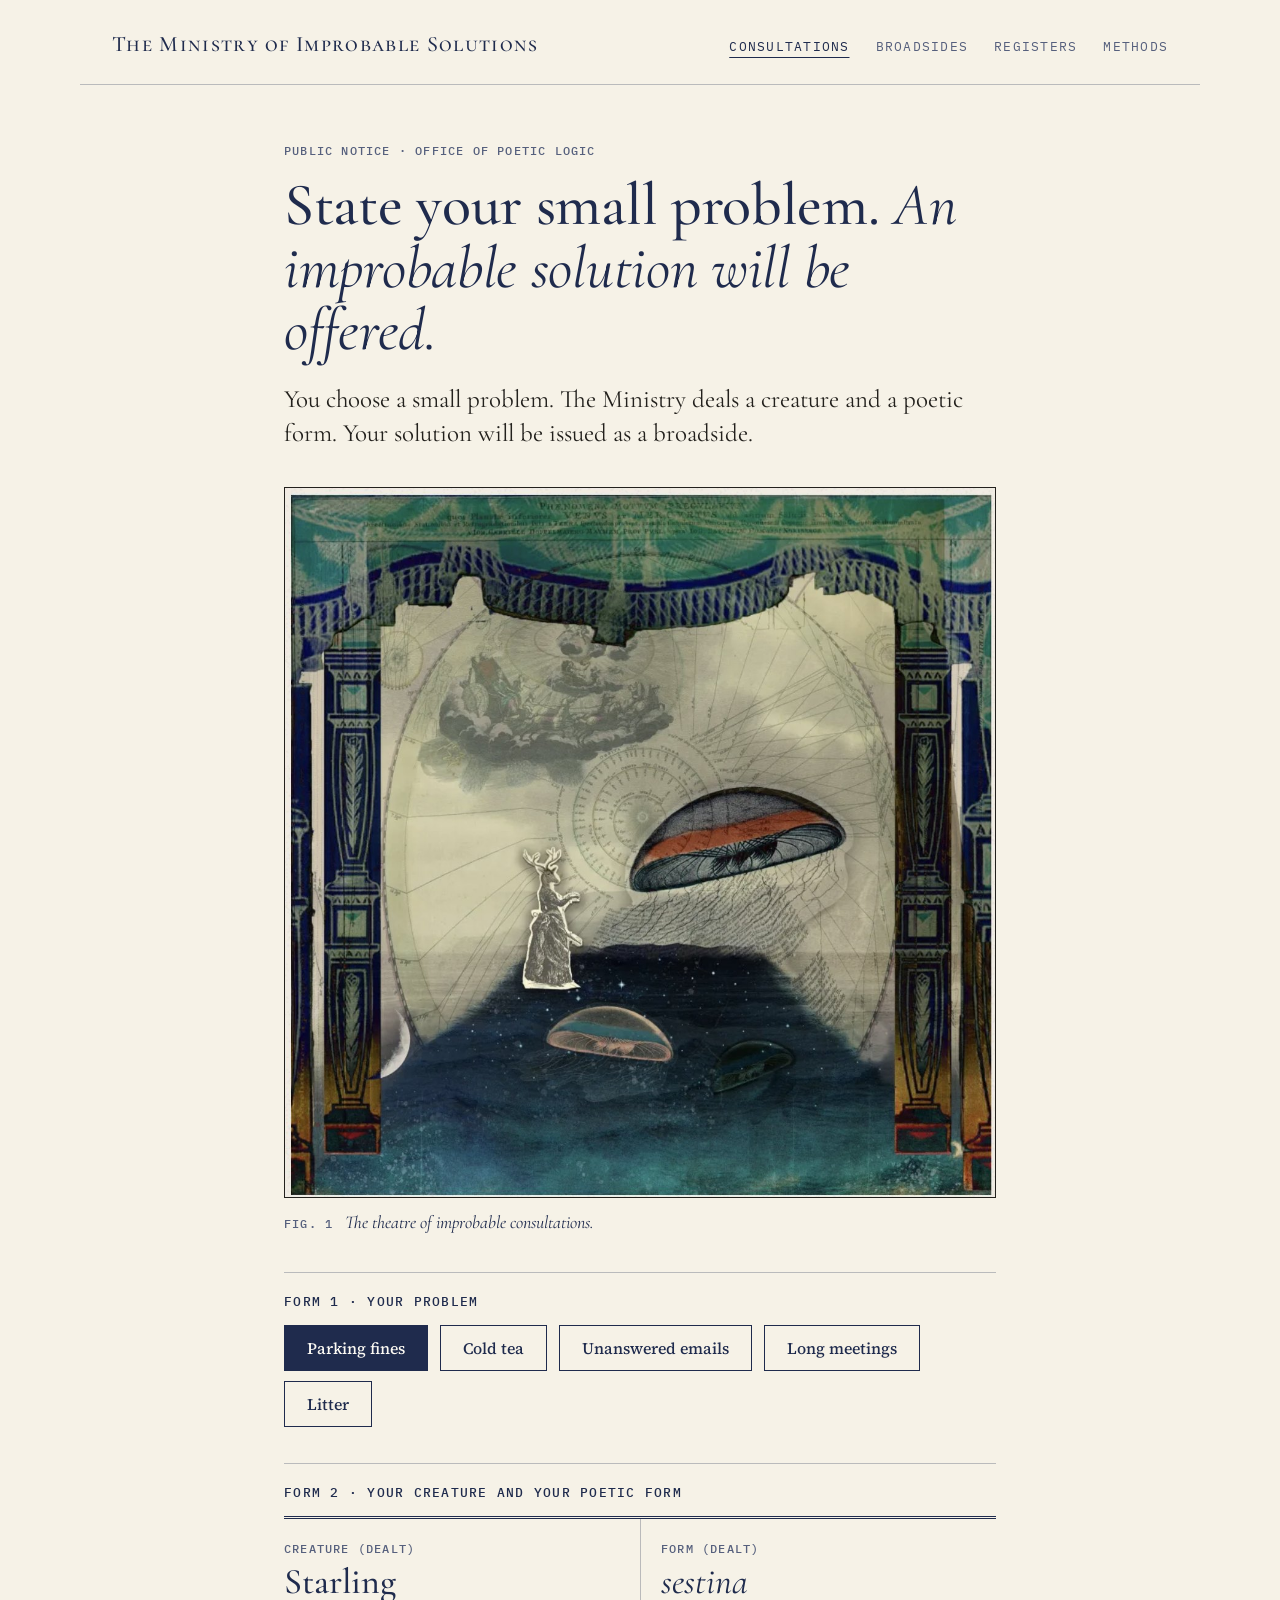
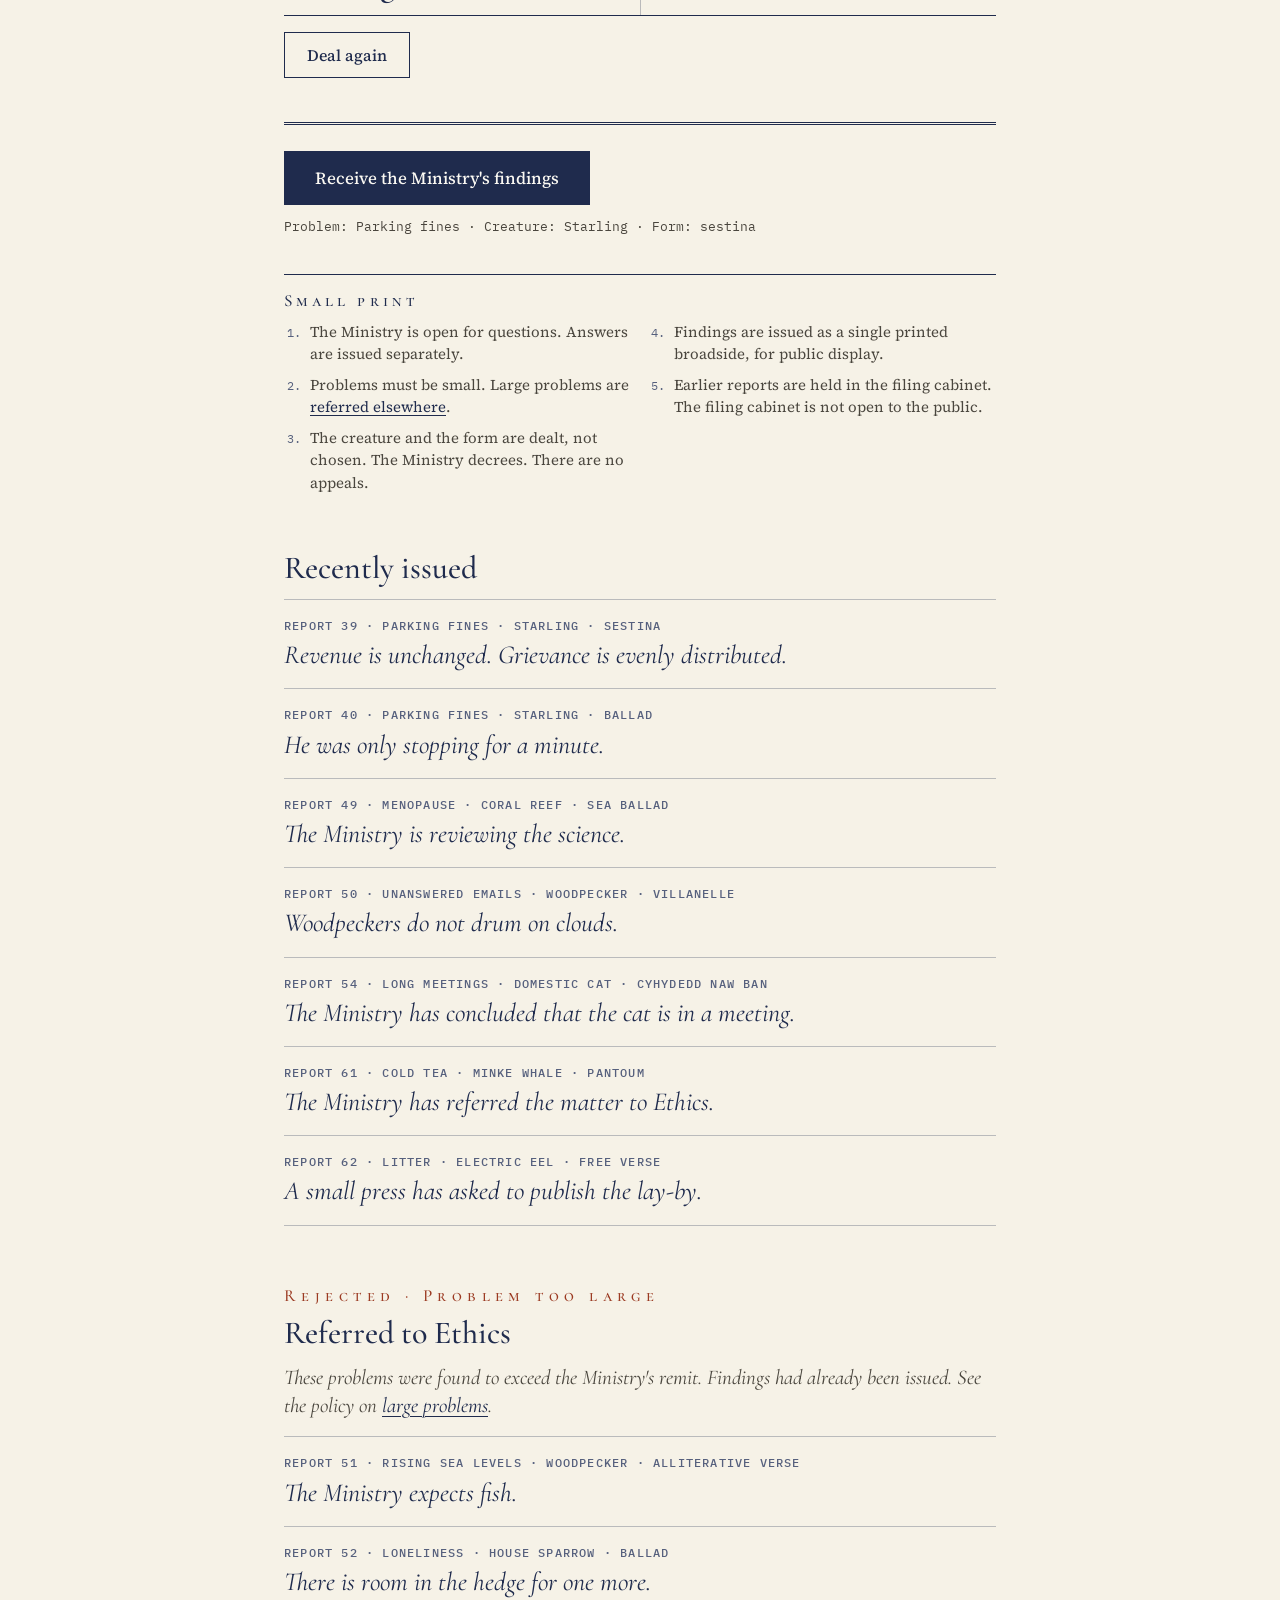
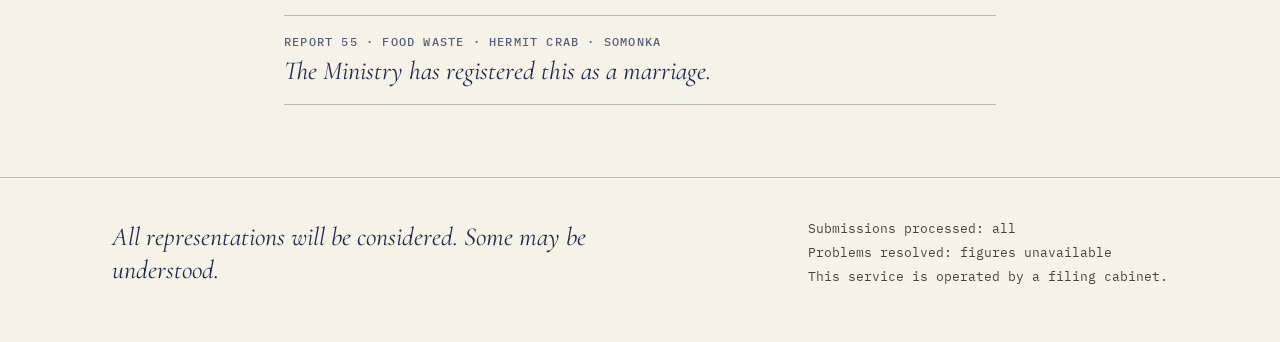
==== commit 50264fec: "Add files via upload update with images" ====
--- a/index.html
+++ b/index.html
@@ -41,6 +41,7 @@
       <button type="button" class="choice" aria-pressed="false">Cold tea</button>
       <button type="button" class="choice" aria-pressed="false">Unanswered emails</button>
       <button type="button" class="choice" aria-pressed="false">Long meetings</button>
+      <button type="button" class="choice" aria-pressed="false">Litter</button>
     </div>
   </div>
 
@@ -97,6 +98,10 @@
         <span class="label">Report 61 · Cold tea · Minke whale · Pantoum</span>
         <span class="line">The Ministry has referred the matter to Ethics.</span>
       </a></li>
+      <li><a class="issued" href="report-62.html">
+        <span class="label">Report 62 · Litter · Electric eel · Free verse</span>
+        <span class="line">A small press has asked to publish the lay-by.</span>
+      </a></li>
     </ul>
   </section>
 
--- a/styles.css
+++ b/styles.css
@@ -636,3 +636,15 @@
   line-height: 1.35;
   color: var(--ink-soft);
 }
+
+/* Report 62: a Final Notice whose line breaks are the litter.
+   Each word keeps its own line and its own distance, on every screen. */
+.signage p.scatter {
+  display: inline-block;
+  text-align: left;
+  line-height: 1.2;
+}
+.signage p.scatter span { display: block; margin-bottom: 0.7em; white-space: nowrap; }
+.signage p.scatter span:last-child { margin-bottom: 0; }
+.signage p.scatter .nudge { margin-left: 0.2em; }
+.signage p.scatter .drift { margin-left: 3em; }
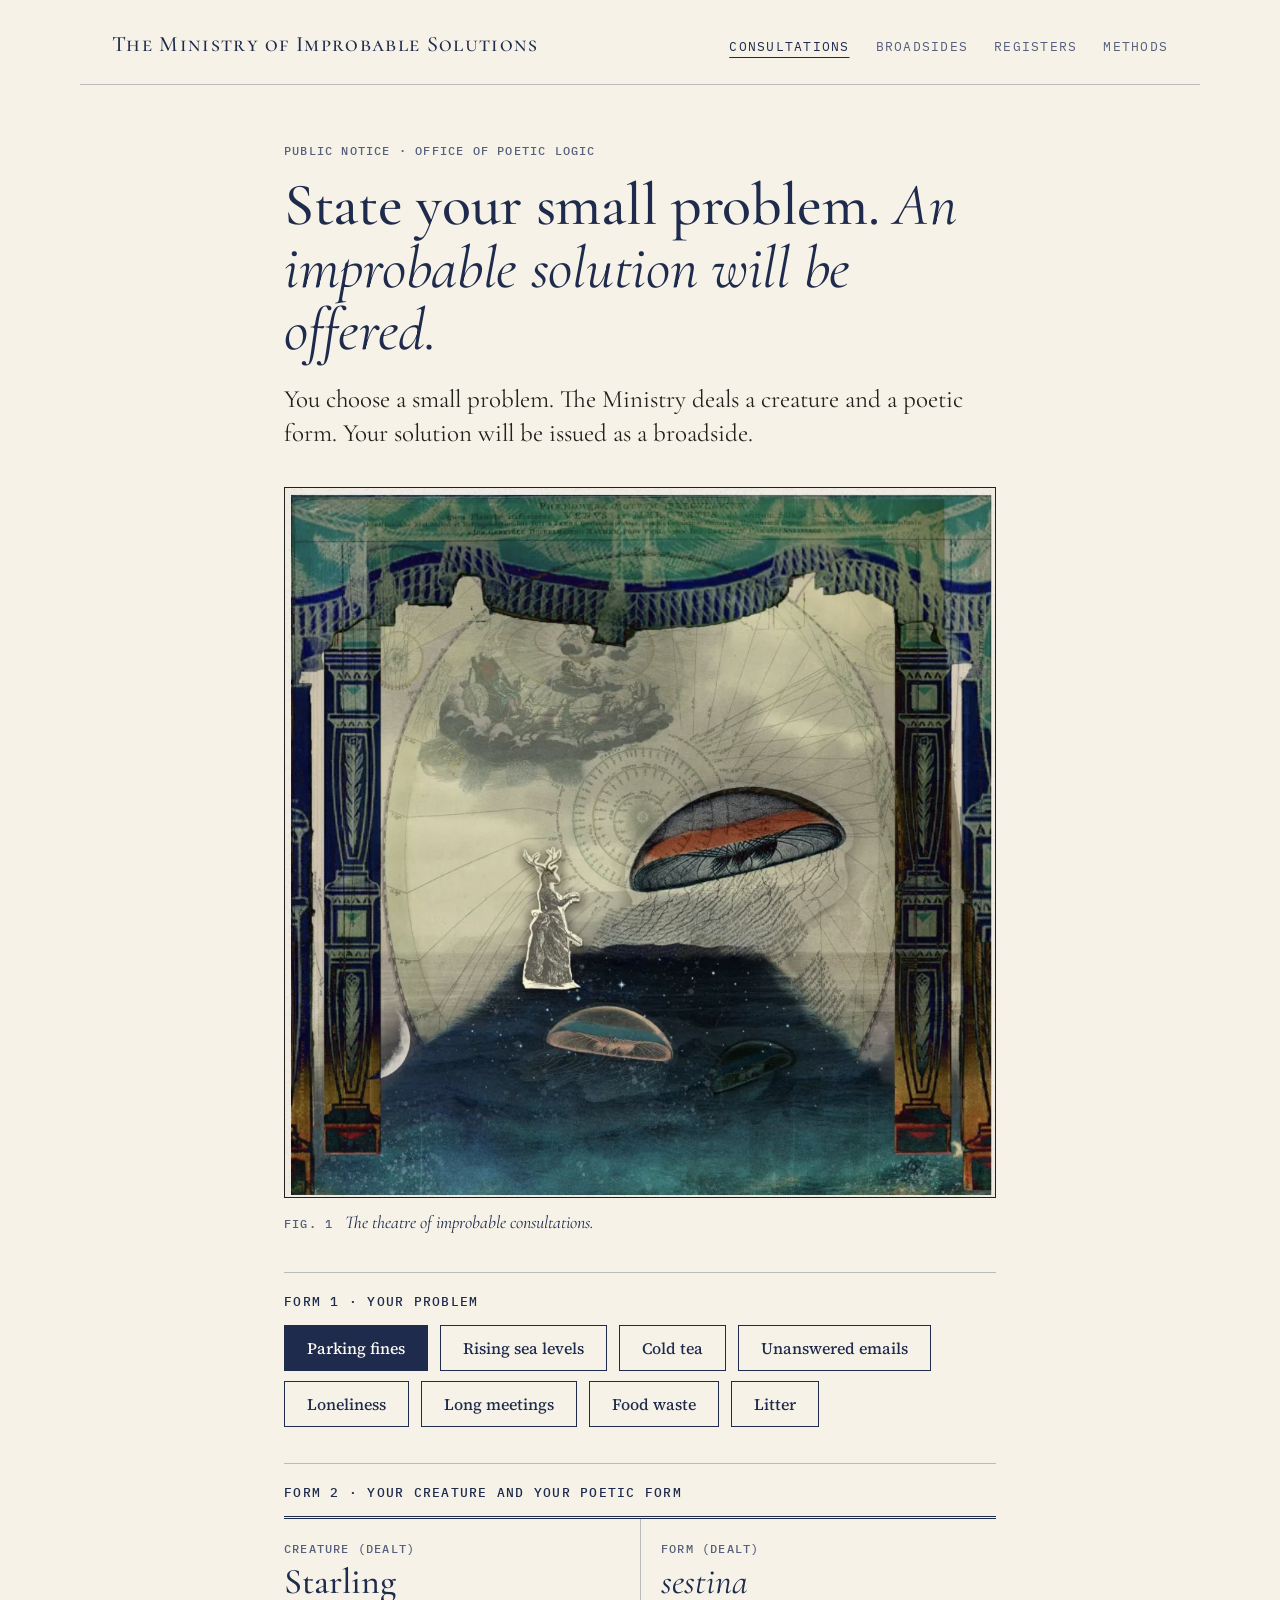
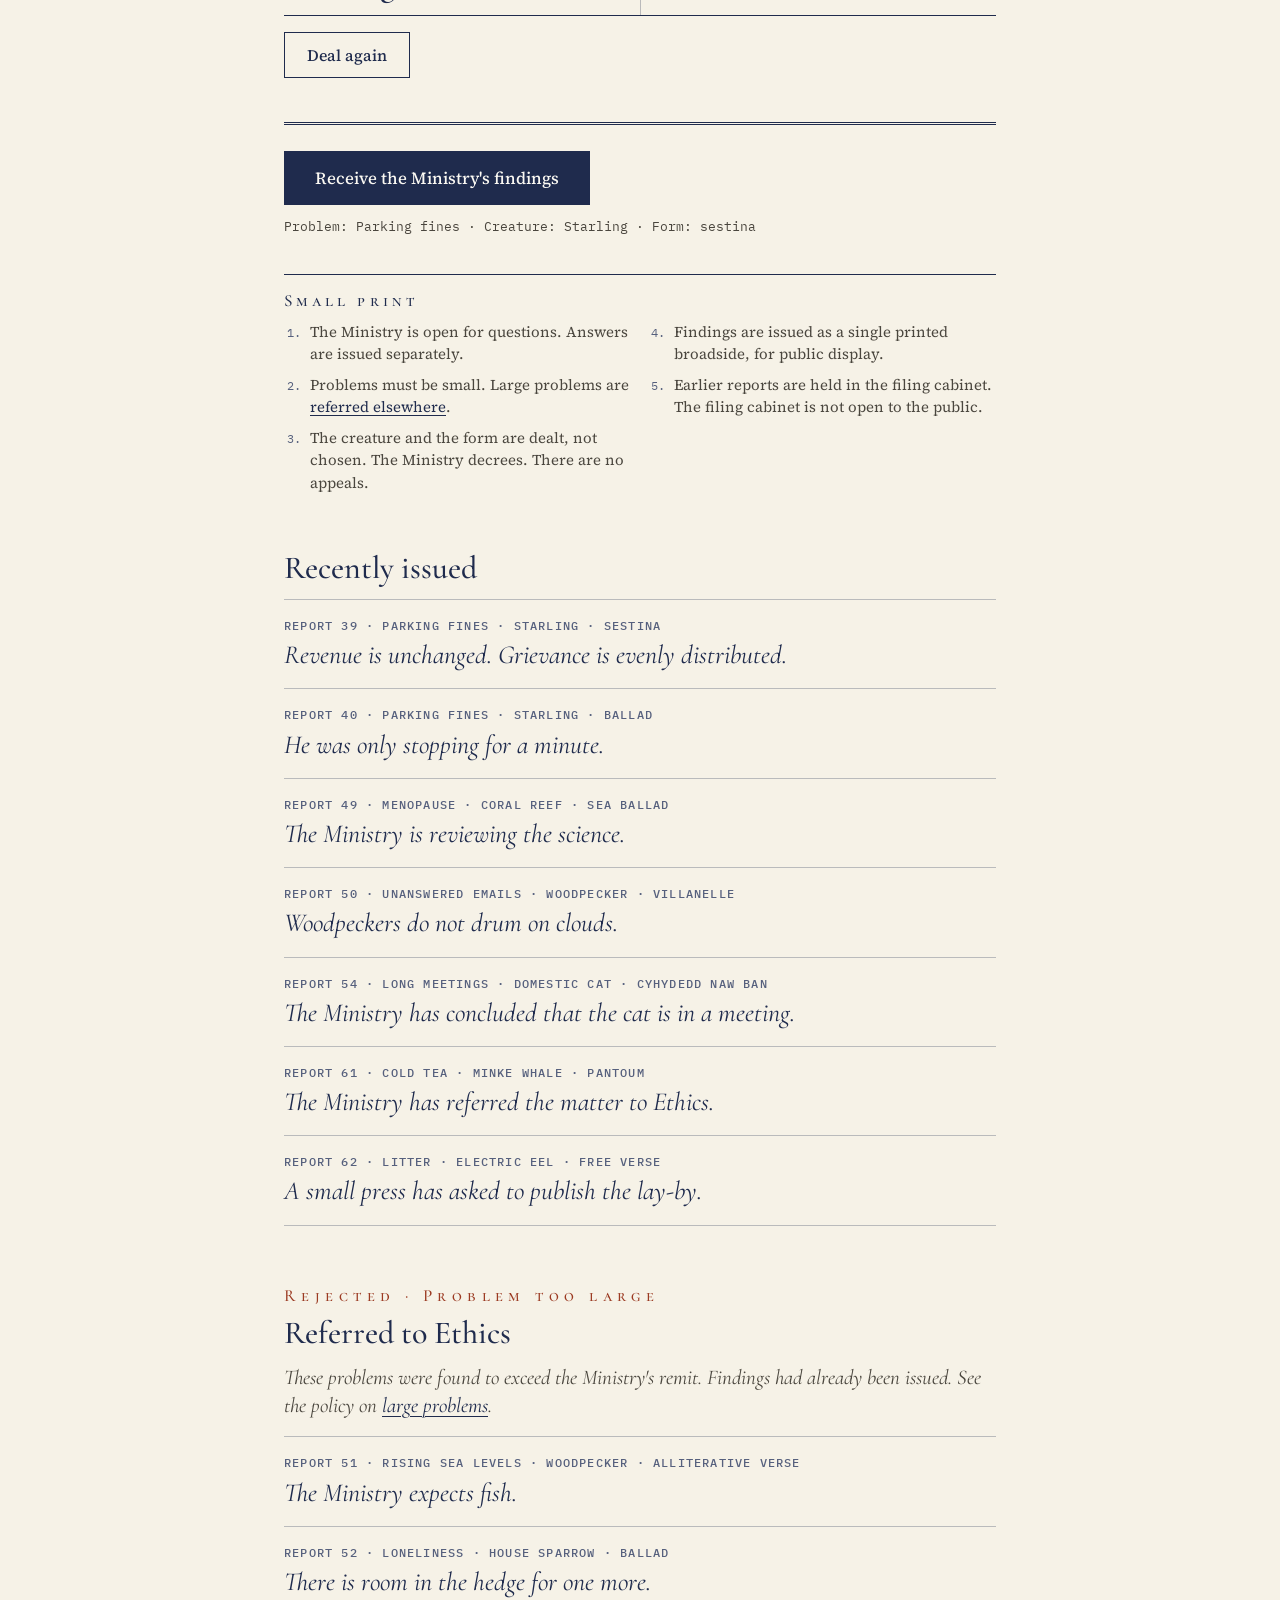
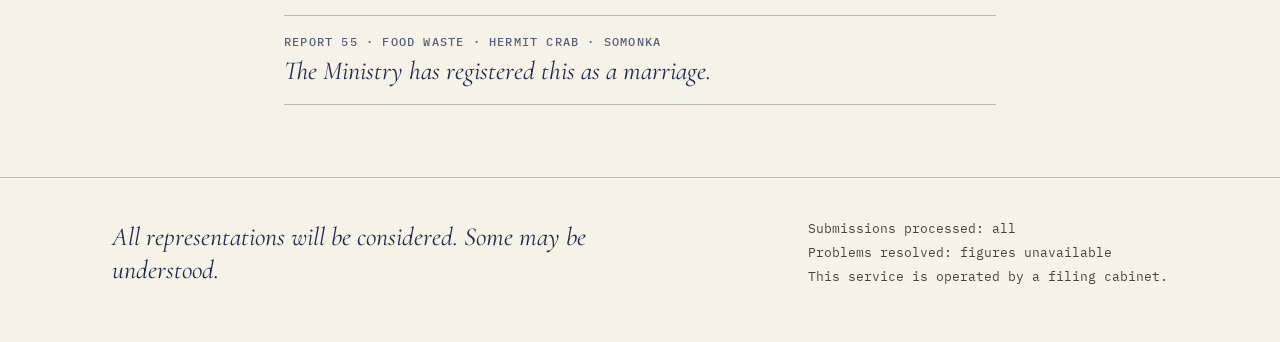
==== commit 76ea7758: "Add files via upload letting large problems creep in" ====
--- a/index.html
+++ b/index.html
@@ -38,9 +38,12 @@
     <h2 class="step-heading">Form 1 · Your problem</h2>
     <div class="row" id="problems">
       <button type="button" class="choice" aria-pressed="true">Parking fines</button>
+      <button type="button" class="choice" aria-pressed="false">Rising sea levels</button>
       <button type="button" class="choice" aria-pressed="false">Cold tea</button>
       <button type="button" class="choice" aria-pressed="false">Unanswered emails</button>
+      <button type="button" class="choice" aria-pressed="false">Loneliness</button>
       <button type="button" class="choice" aria-pressed="false">Long meetings</button>
+      <button type="button" class="choice" aria-pressed="false">Food waste</button>
       <button type="button" class="choice" aria-pressed="false">Litter</button>
     </div>
   </div>
@@ -54,6 +57,11 @@
     <button type="button" class="btn btn-outline" id="deal">Deal again</button>
     <p class="status deal-status" id="deal-status" role="status" hidden></p>
   </div>
+
+  <aside class="codicil" id="codicil" aria-live="polite" hidden>
+    <p class="ethics-stamp">Codicil · Problem too large</p>
+    <p class="codicil-note">This problem is too large for the Ministry and should not appear on this list. It appears to have crept in. Findings were issued before the error was noticed, and the matter has been referred to Ethics. See the policy on <a href="large-problems.html">large problems</a>.</p>
+  </aside>
 
   <div class="issue">
     <a class="cta" id="findings" href="broadside.html">Receive the Ministry's findings</a>
--- a/styles.css
+++ b/styles.css
@@ -648,3 +648,19 @@
 .signage p.scatter span:last-child { margin-bottom: 0; }
 .signage p.scatter .nudge { margin-left: 0.2em; }
 .signage p.scatter .drift { margin-left: 3em; }
+
+/* Codicil: shown on the home page when a large problem has crept onto the list. */
+.codicil {
+  margin: 20px 0 0;
+  padding: 14px 0 2px;
+  border-top: 1px solid var(--red);
+  border-bottom: 1px solid var(--red);
+}
+.codicil-note {
+  margin: 0 0 12px;
+  font-family: var(--display);
+  font-style: italic;
+  font-size: 21px;
+  line-height: 1.35;
+  color: var(--ink-soft);
+}
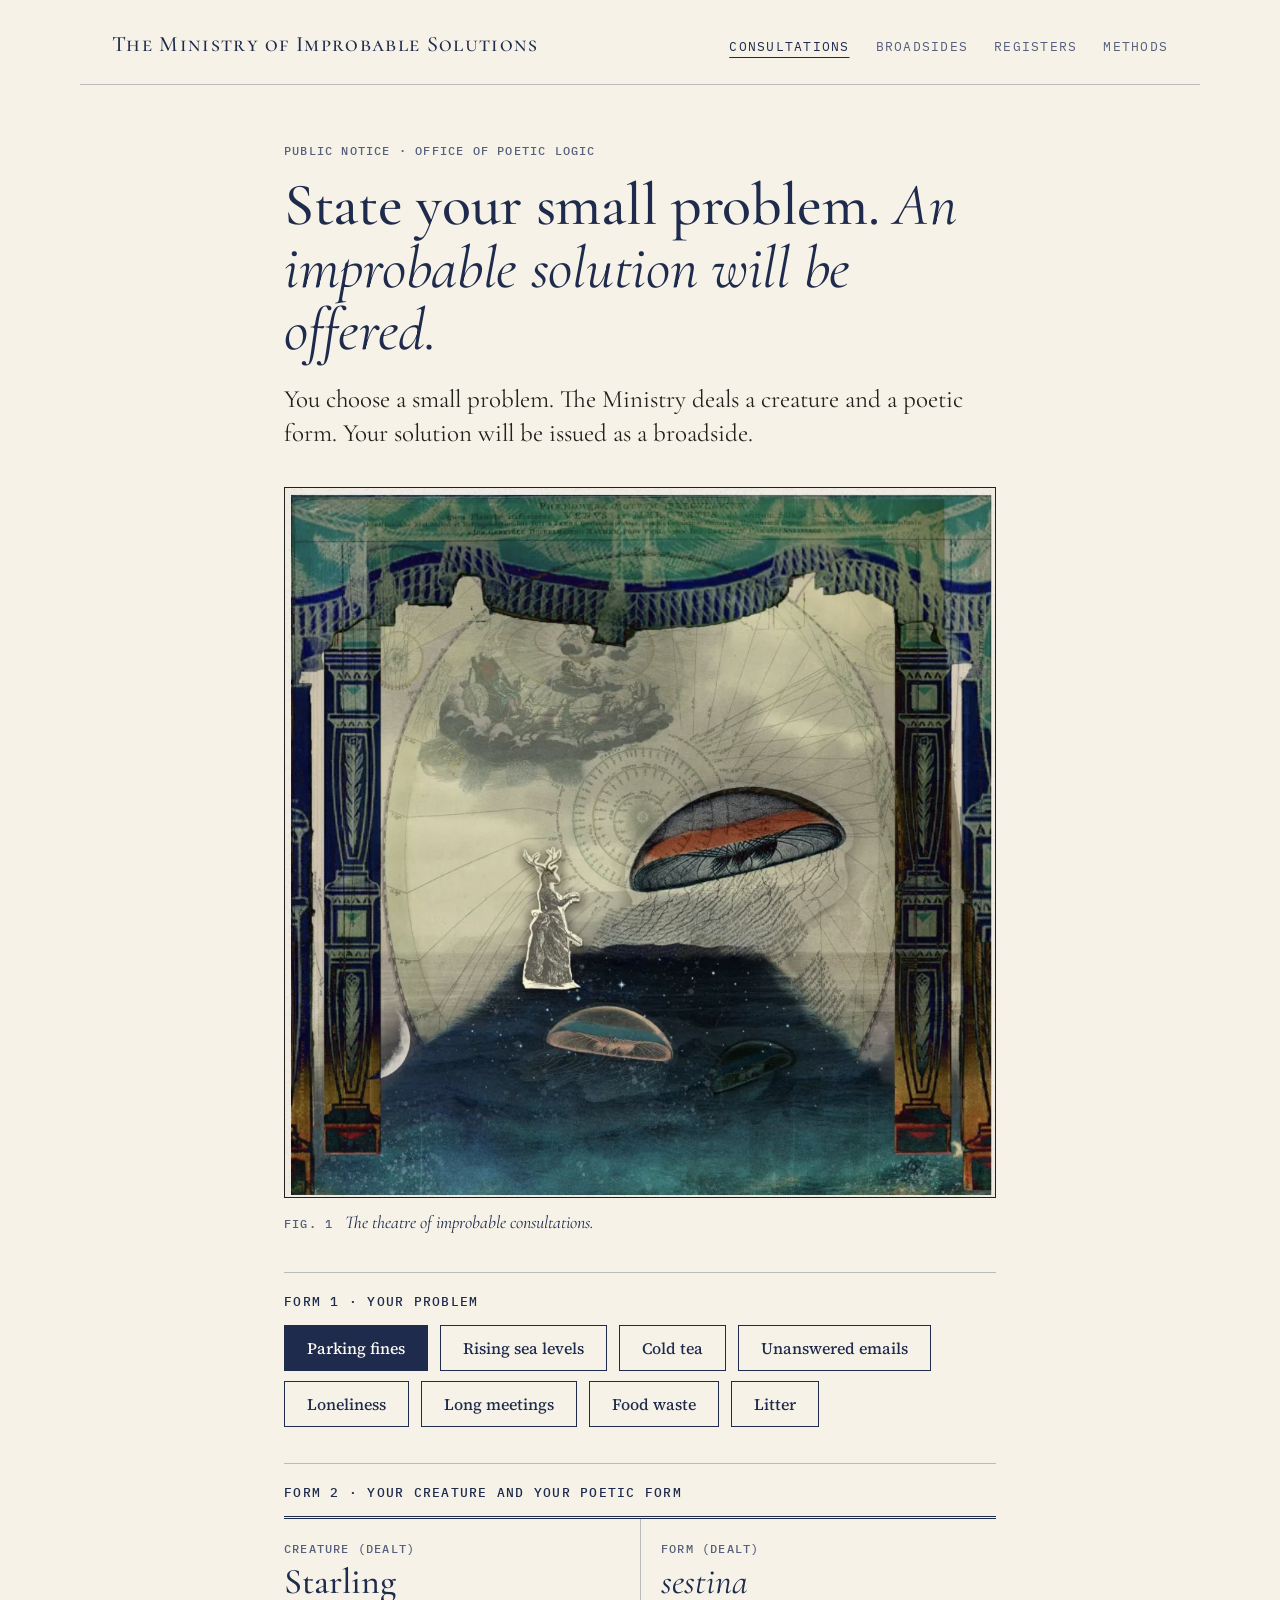
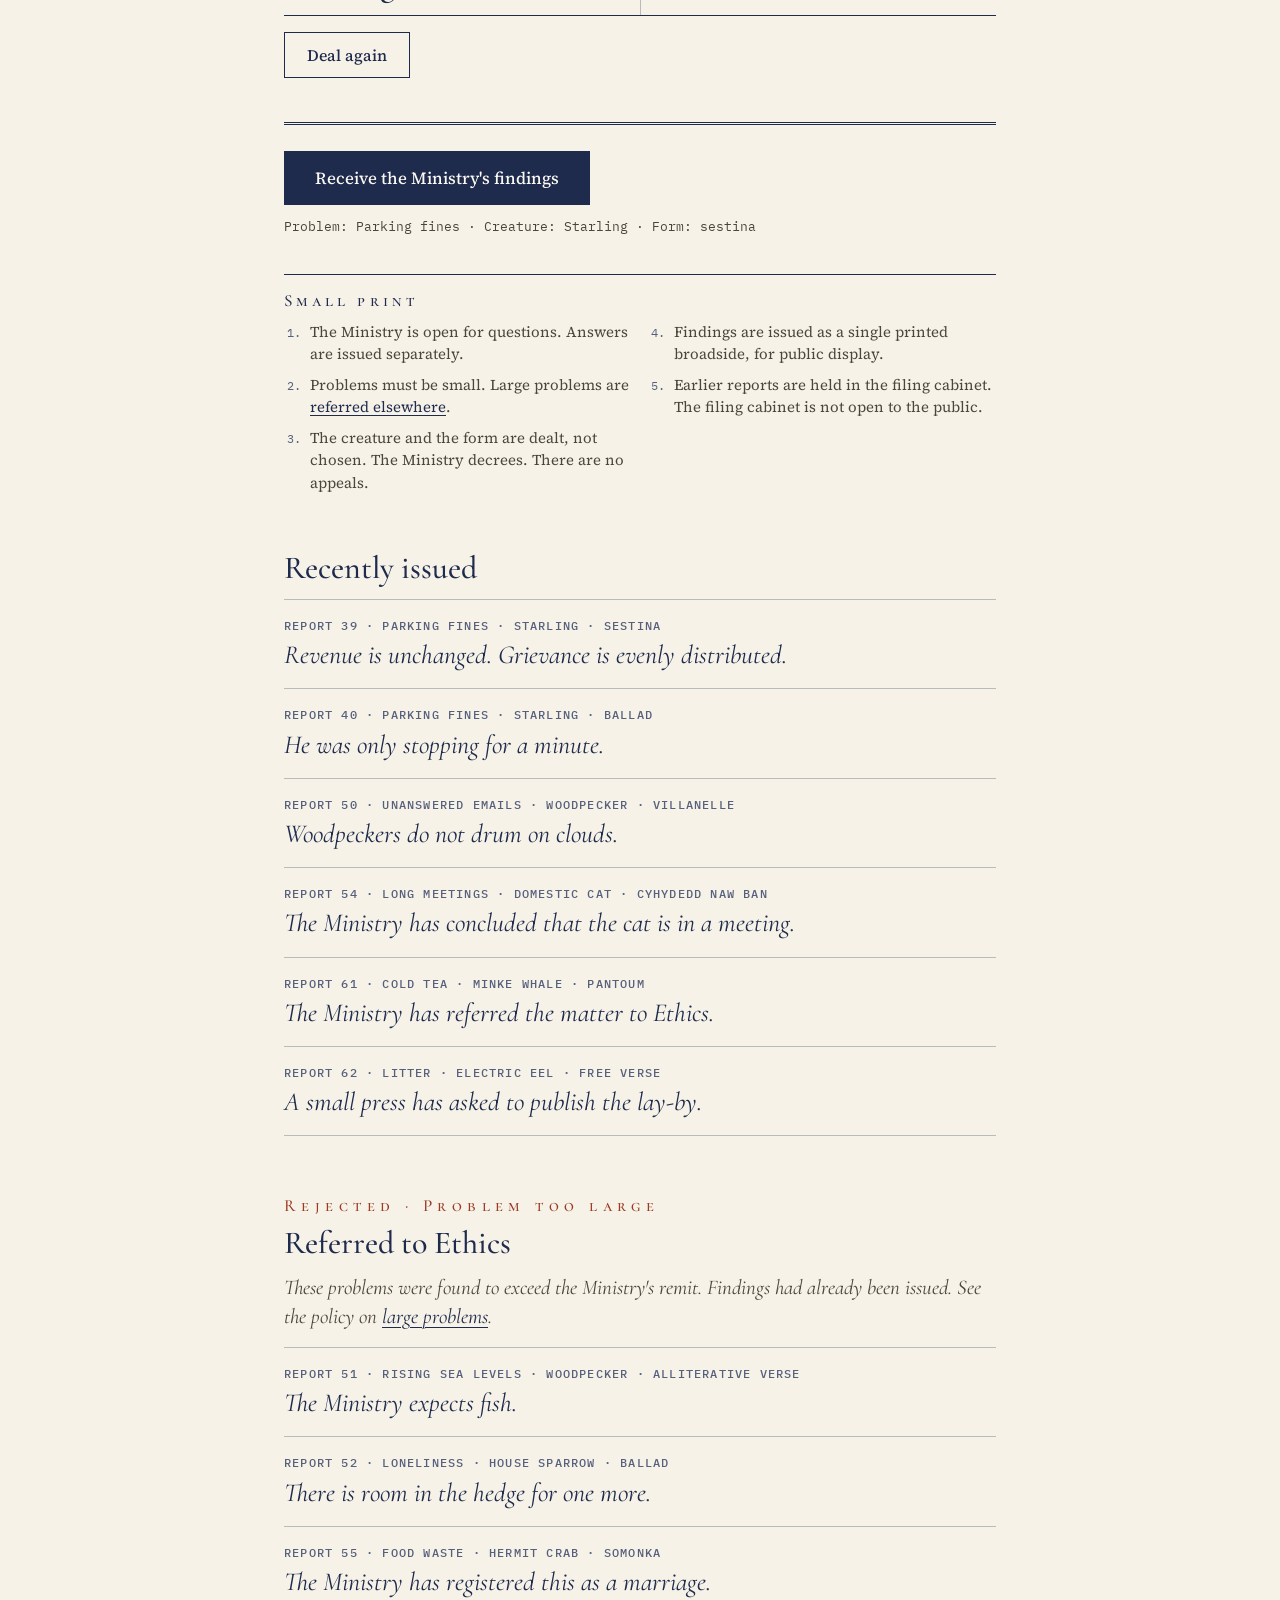
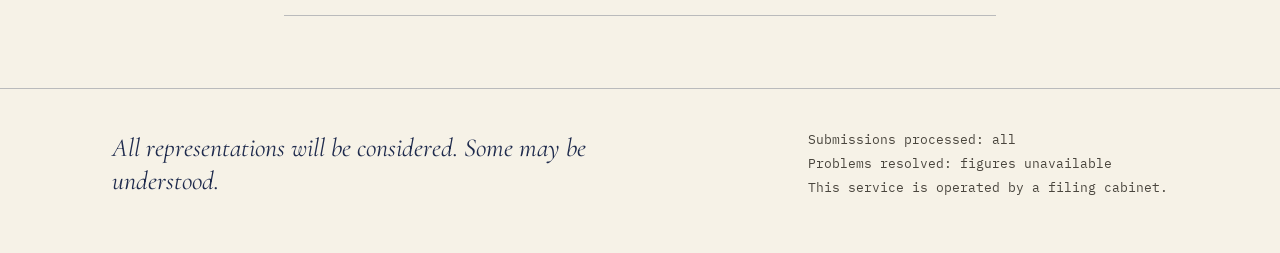
==== commit b2d3711e: "Add files via upload" ====
--- a/index.html
+++ b/index.html
@@ -90,10 +90,6 @@
         <span class="label">Report 40 · Parking fines · Starling · Ballad</span>
         <span class="line">He was only stopping for a minute.</span>
       </a></li>
-      <li><a class="issued" href="broadside.html">
-        <span class="label">Report 49 · Menopause · Coral reef · Sea ballad</span>
-        <span class="line">The Ministry is reviewing the science.</span>
-      </a></li>
       <li><a class="issued" href="report-50.html">
         <span class="label">Report 50 · Unanswered emails · Woodpecker · Villanelle</span>
         <span class="line">Woodpeckers do not drum on clouds.</span>
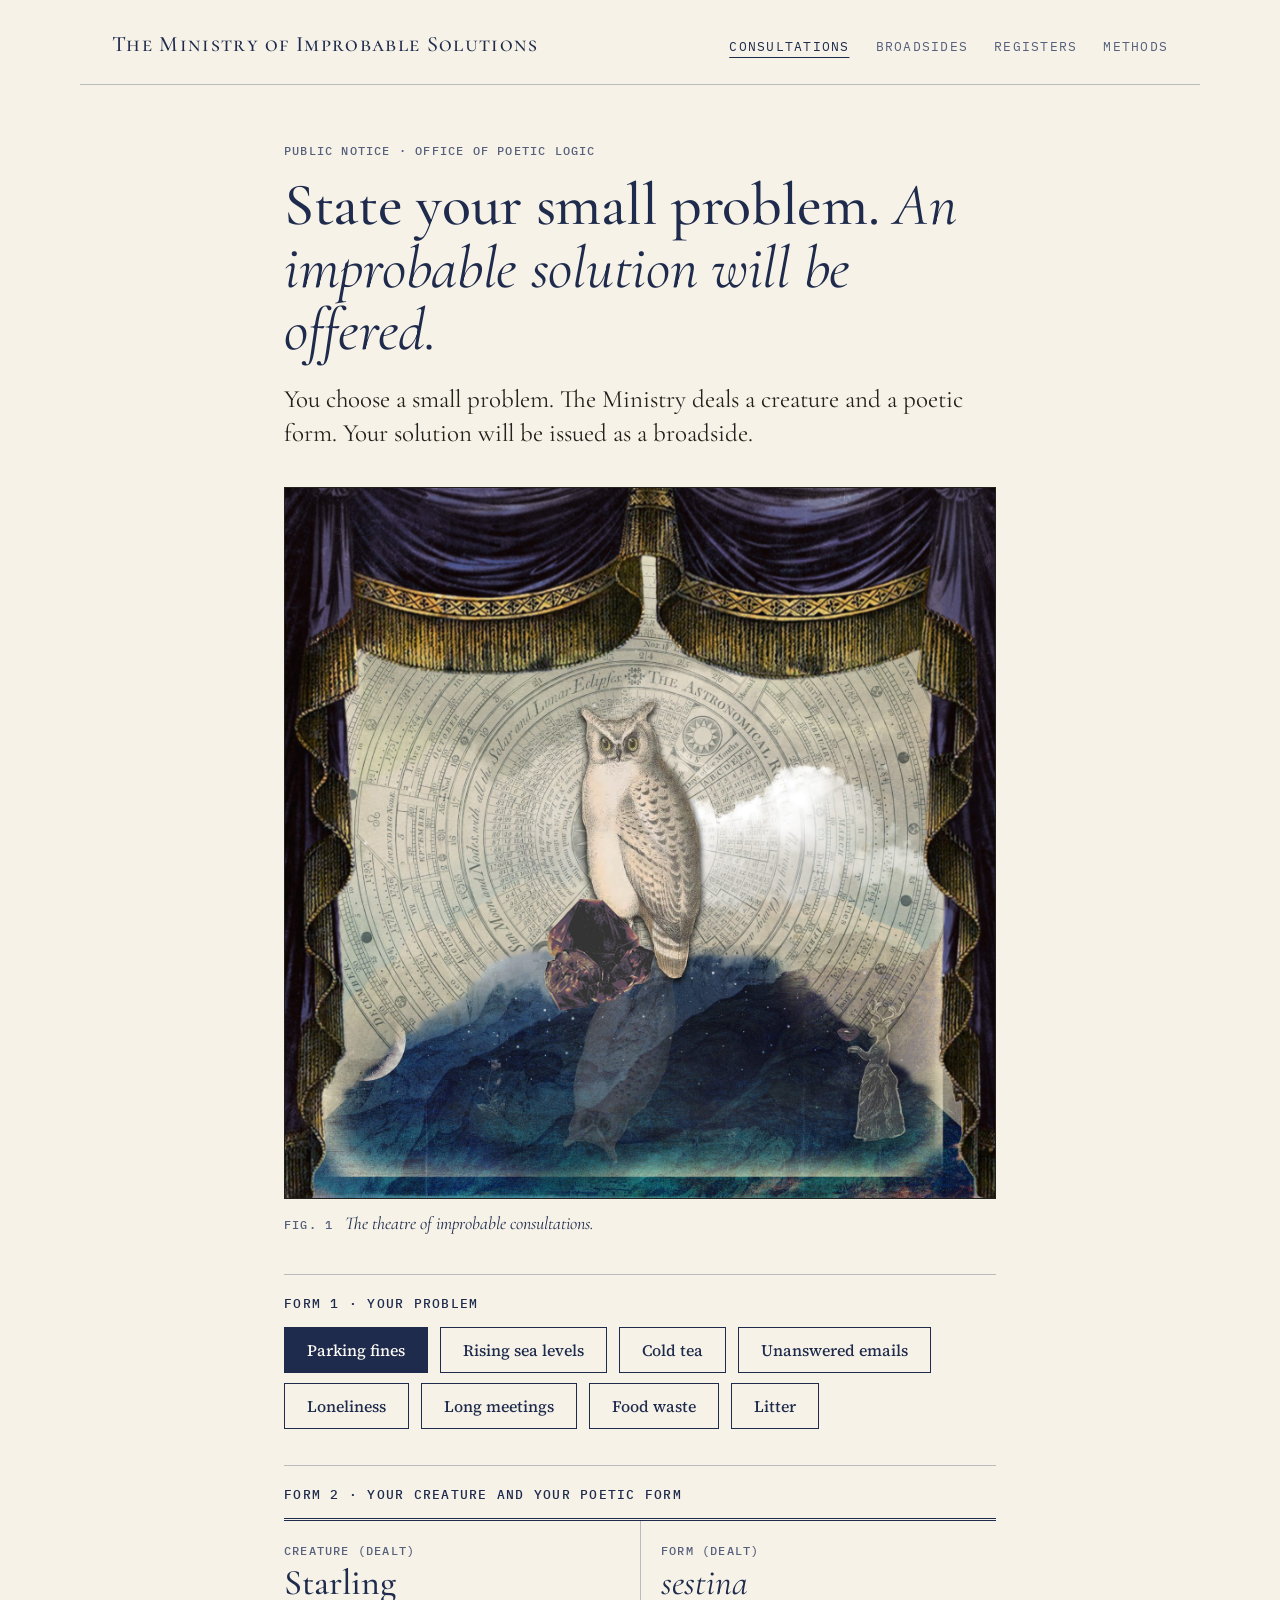
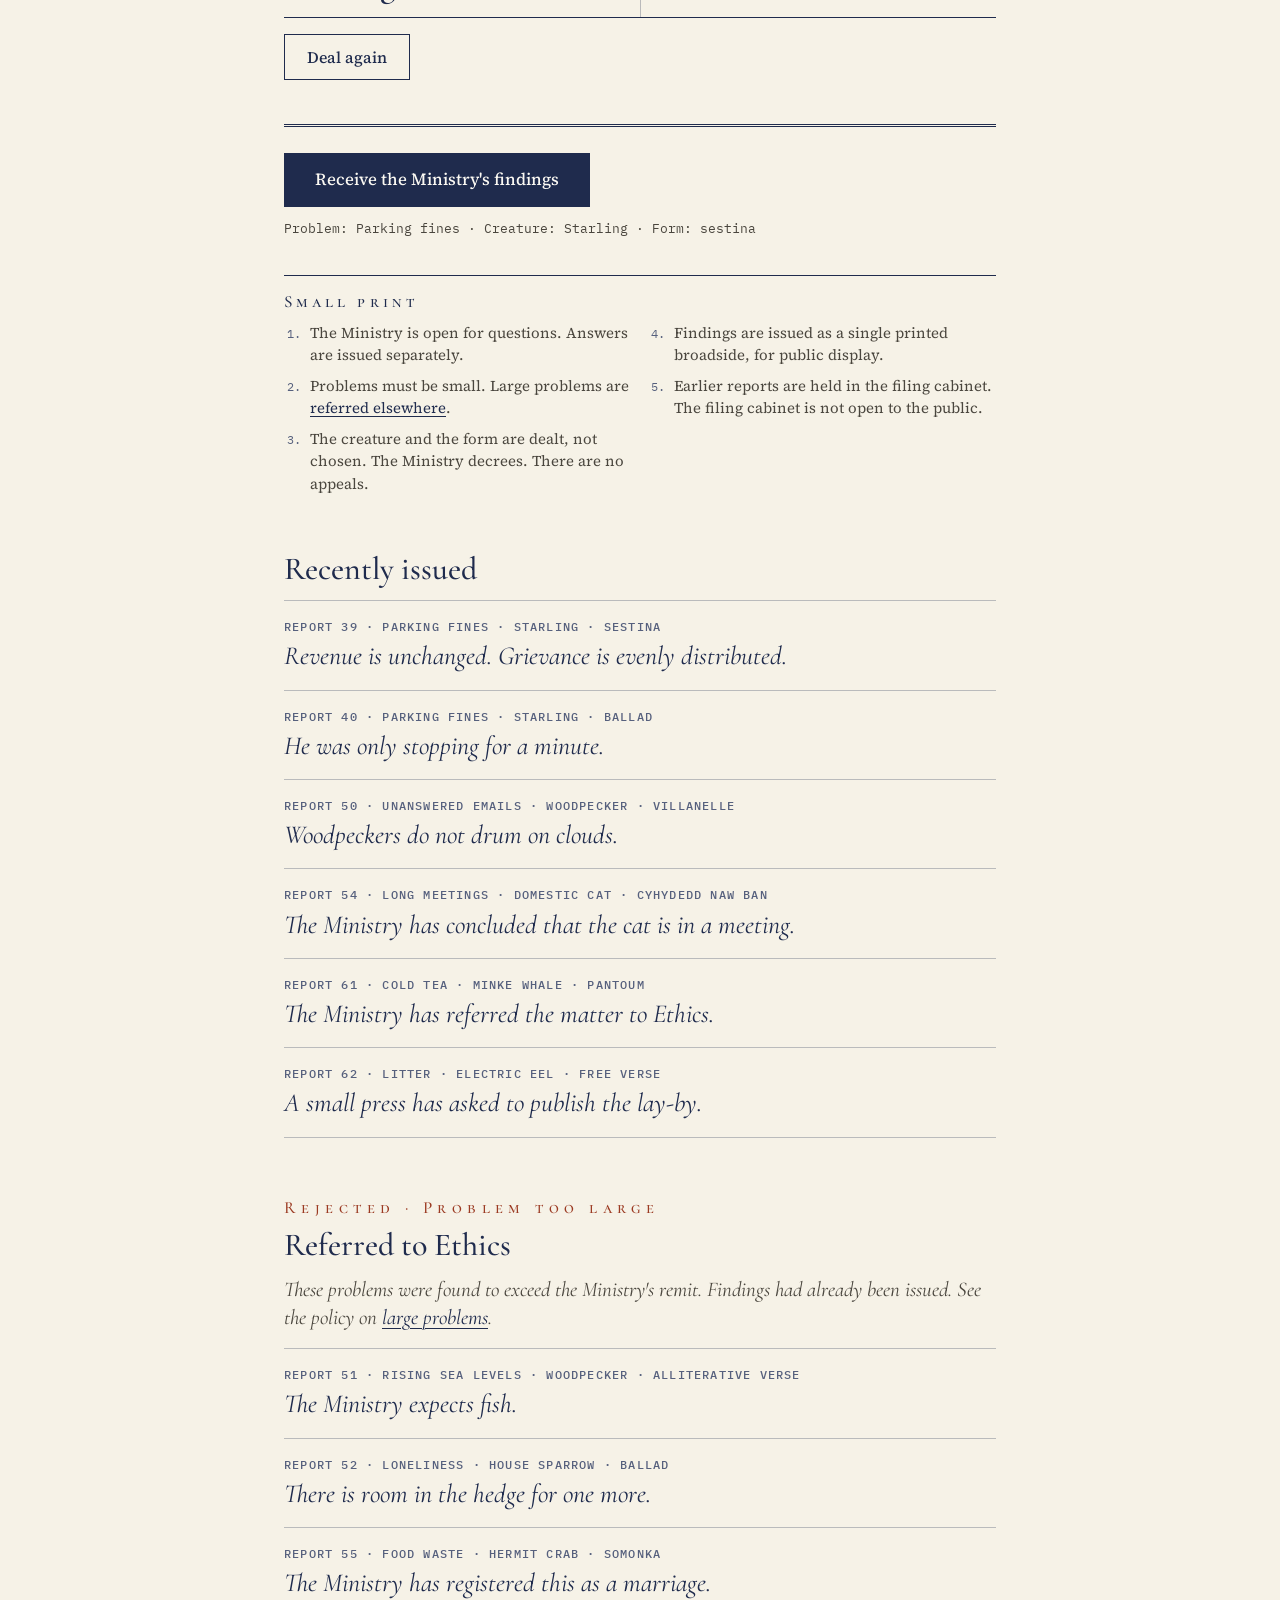
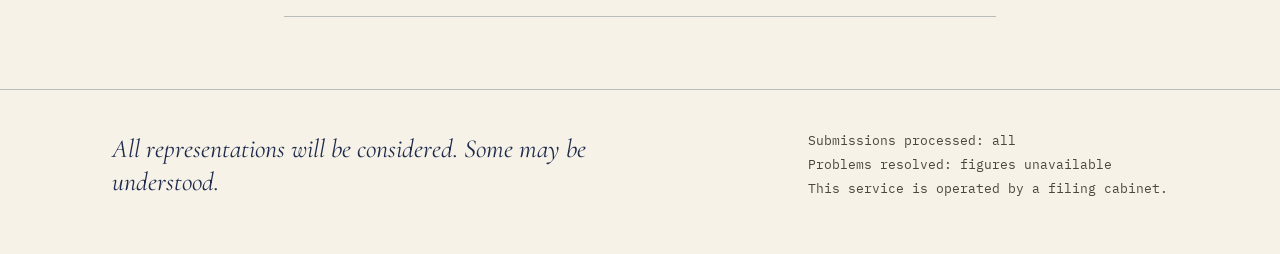
==== commit 5931de53: "Add files via upload" ====
--- a/index.html
+++ b/index.html
@@ -30,7 +30,7 @@
   <p class="standfirst">You choose a small problem. The Ministry deals a creature and a poetic form. Your solution will be issued as a broadside.</p>
 
   <figure class="plate consult-plate">
-    <img src="images/theatre.jpg" width="1156" height="1154" alt="Collaged paper theatre: blue and green proscenium columns frame an astronomical chart, a deer-headed figure in a Victorian dress, and jellyfish drifting over a dark sea.">
+    <img src="images/ministry-owl.jpg" width="1600" height="1600" alt="Collaged paper theatre with indigo velvet curtains: a large owl stands on a cluster of purple crystals and stares straight out, in front of an eighteenth-century astronomical calendar wheel, its faint reflection in the dark blue mountains below. A pale deer-headed figure in a Victorian dress stands at the edge of the stage, a small purple gem held up beside her hand.">
     <figcaption><span class="label">Fig. 1</span> The theatre of improbable consultations.</figcaption>
   </figure>
 
